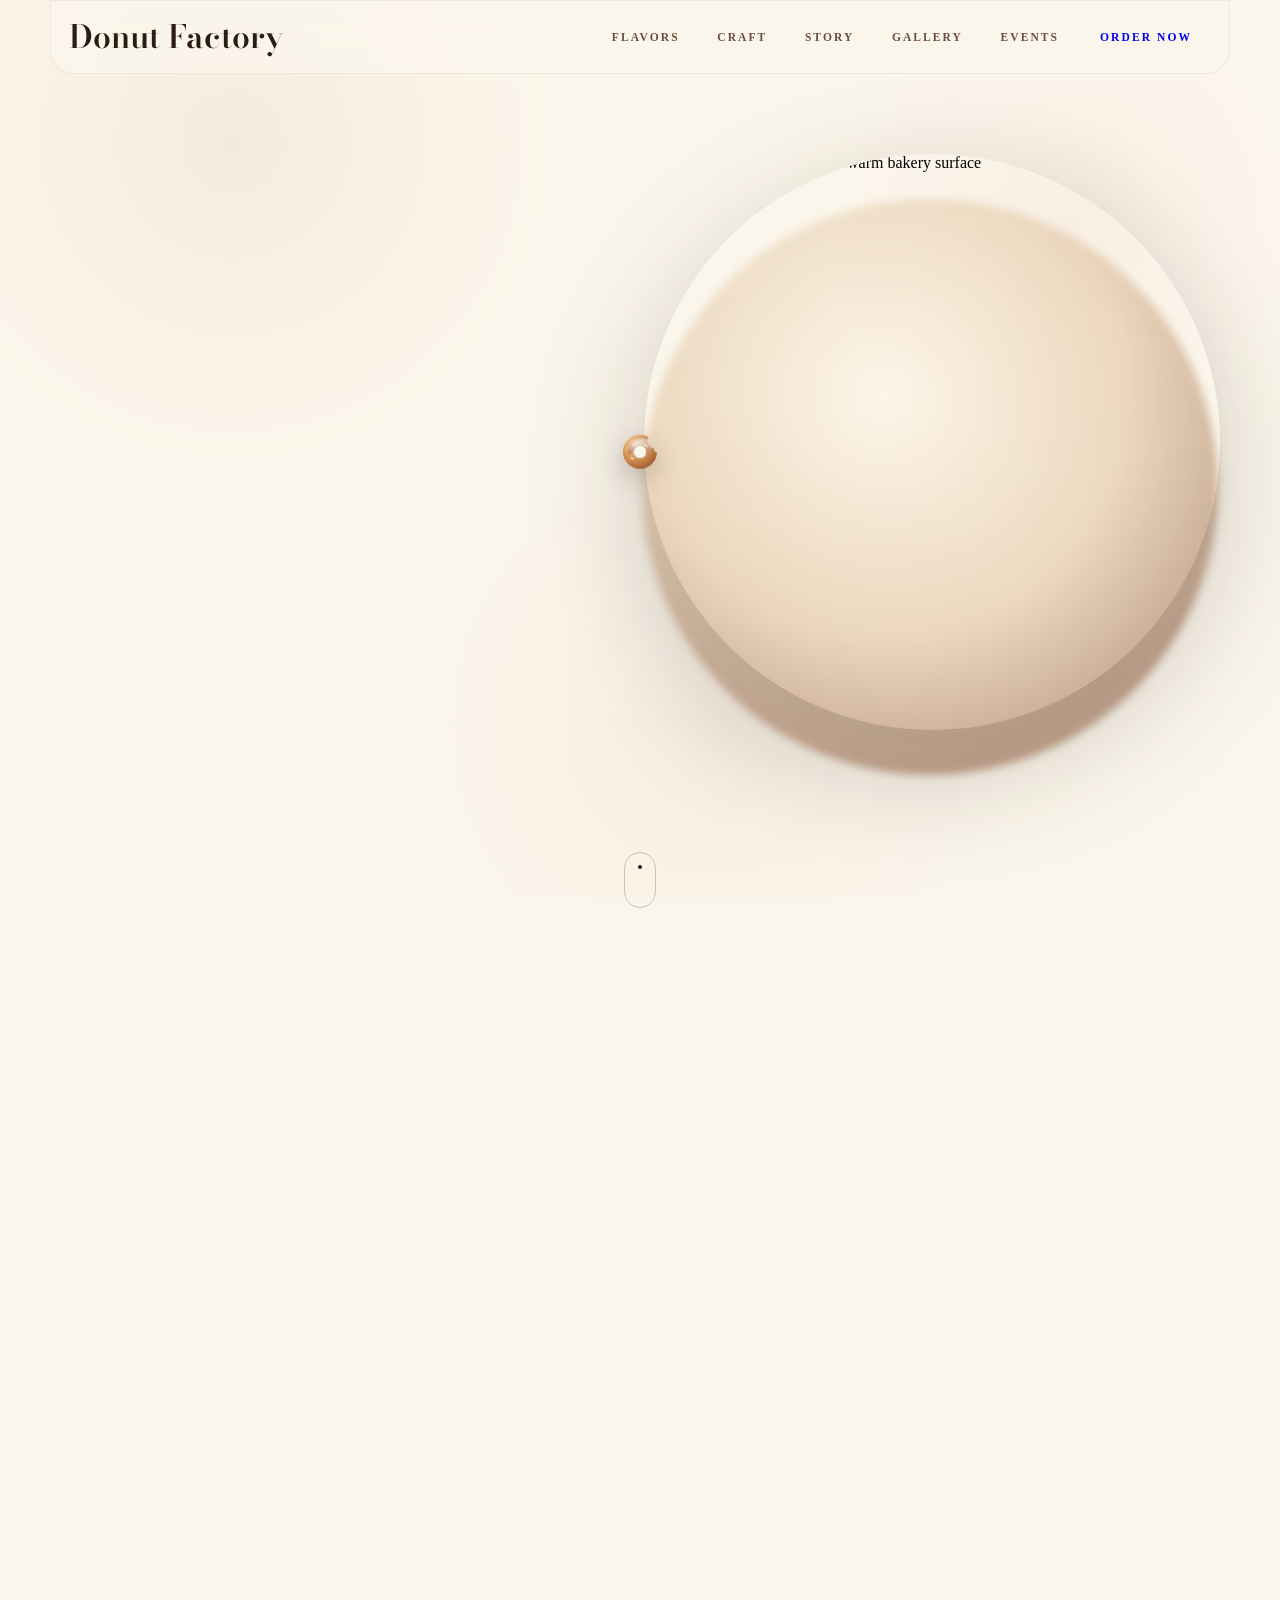
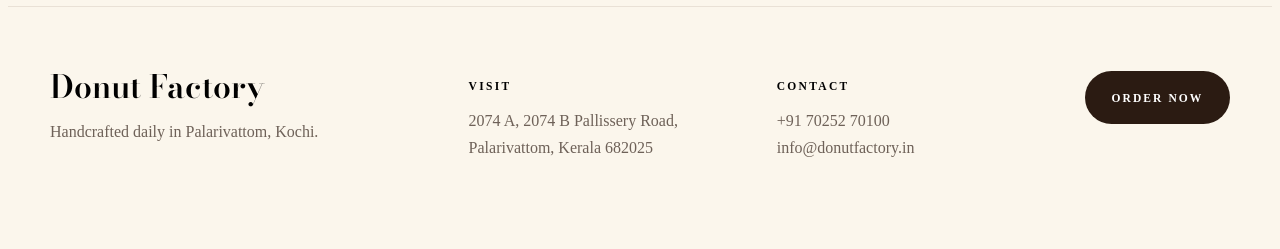
==== index.html @ d064b663 "Initial commit" ====
﻿<!doctype html>
<html lang="en" class="scroll-smooth">
  <head>
    <meta charset="utf-8" />
    <meta name="viewport" content="width=device-width, initial-scale=1" />
    <meta name="description" content="Donut Factory Kochi crafts premium donuts, party boxes, and event orders with a refined bakery experience." />
    <title>Donut Factory | Premium Donuts in Kochi</title>
    <link rel="preconnect" href="https://fonts.googleapis.com" />
    <link rel="preconnect" href="https://fonts.gstatic.com" crossorigin />
    <link href="https://fonts.googleapis.com/css2?family=Bodoni+Moda:opsz,wght@6..96,500;6..96,600;6..96,700&family=Inter:wght@400;500;600;700;800&display=swap" rel="stylesheet" />
    <script>tailwind={config:{theme:{extend:{colors:{cream:'#fbf6ec',linen:'#f1e5d4',almond:'#d8bf9d',cacao:'#2b1b12',mocha:'#6d4d39',clay:'#a47152',blush:'#ead2c4',porcelain:'#fffaf2'},fontFamily:{serif:['Bodoni Moda','Georgia','serif'],sans:['Inter','system-ui','sans-serif']},boxShadow:{luxury:'0 28px 80px rgba(43,27,18,.12)',soft:'0 18px 50px rgba(109,77,57,.12)'}}}}};</script>
    <script src="https://cdn.tailwindcss.com"></script>
    <link rel="stylesheet" href="css/styles.css" />
  </head>
  <body class="bg-cream text-cacao antialiased">
    <div class="loader" aria-hidden="true"><div class="loader__mark"></div><span>Donut Factory</span></div>
    <canvas id="ambient-canvas" aria-hidden="true"></canvas>
    <div id="donut-cursor" aria-hidden="true"></div>
    <div id="toast" role="status" aria-live="polite"></div>
    <a class="skip-link" href="#main">Skip to content</a>

    <nav class="site-nav" data-nav>
      <a class="brand" href="#hero" aria-label="Donut Factory home">Donut Factory</a>
      <button class="nav-toggle" type="button" aria-expanded="false" aria-controls="nav-menu"><span></span><span></span><span class="sr-only">Open menu</span></button>
      <div id="nav-menu" class="nav-menu">
        <a href="#featured">Flavors</a><a href="#craft">Craft</a><a href="#story">Story</a><a href="#gallery">Gallery</a><a href="#events">Events</a>
        <a class="btn btn--small order-link" href="https://www.swiggy.com/city/kochi/donut-factory-eranakulam-circle-palarivattom-rest57934">Order Now</a>
      </div>
    </nav>

    <main id="main">
      <section id="hero" class="hero section-pad">
        <div class="hero__copy">
          <p class="eyebrow reveal">Kochi's artisan donut house</p>
          <h1 class="hero__title reveal">Fresh daily.<br />Finished by hand.</h1>
          <p class="hero__text reveal">Freshly finished in small batches, glazed with restraint, and boxed for slow mornings, thoughtful gifts, and celebrations that deserve better dessert.</p>
          <div class="hero__actions reveal"><a class="btn btn--dark order-link" href="https://www.swiggy.com/city/kochi/donut-factory-eranakulam-circle-palarivattom-rest57934">Order on Swiggy</a><a class="text-link" href="#featured">Explore flavors</a></div>
        </div>
        <div class="hero__media" data-parallax="0.18"><div class="hero__orb"></div><img class="hero__image" src="https://lh3.googleusercontent.com/aida/[base64]" alt="Glazed donuts arranged on a warm bakery surface" fetchpriority="high" /></div>
        <a class="scroll-indicator" href="#featured" aria-label="Scroll to featured donuts"><span></span></a>
      </section>

      <section id="featured" class="section-pad">
        <div class="section-heading reveal"><p class="eyebrow">Featured donuts</p><h2>Curated favorites, finished fresh.</h2><p>Each donut is balanced for texture, gloss, and just enough indulgence.</p></div>
        <div class="product-grid">
          <article class="product-card reveal"><figure><img loading="lazy" src="https://images.unsplash.com/photo-1533910534207-90f31029a78e?auto=format&fit=crop&w=900&q=80" alt="White Oreo donut with cream glaze" /></figure><div class="product-card__body"><div><h3>White Oreo</h3><p>Vanilla cream glaze, dark cookie crumble, soft brioche crumb.</p></div><div class="product-card__meta"><span>Rs. 95</span><button class="add-button" type="button" aria-label="Order White Oreo on Swiggy">+</button></div></div></article>
          <article class="product-card reveal"><figure><img loading="lazy" src="https://images.unsplash.com/photo-1527515637462-cff94eecc1ac?auto=format&fit=crop&w=900&q=80" alt="Almond crunch donut with golden topping" /></figure><div class="product-card__body"><div><h3>Almond Crunch</h3><p>Caramel gloss, toasted almond slivers, a clean nutty finish.</p></div><div class="product-card__meta"><span>Rs. 95</span><button class="add-button" type="button" aria-label="Order Almond Crunch on Swiggy">+</button></div></div></article>
          <article class="product-card reveal"><figure><img loading="lazy" src="https://images.unsplash.com/photo-1556913396-7a3c459ef68e?auto=format&fit=crop&w=900&q=80" alt="Chocolate marble donut on parchment" /></figure><div class="product-card__body"><div><h3>Milk Marble</h3><p>Milk chocolate, white chocolate ribbons, polished and delicate.</p></div><div class="product-card__meta"><span>Rs. 95</span><button class="add-button" type="button" aria-label="Order Milk Marble on Swiggy">+</button></div></div></article>
          <article class="product-card reveal"><figure><img loading="lazy" src="https://images.unsplash.com/photo-1527904324834-3bda86da6771?auto=format&fit=crop&w=900&q=80" alt="Chocolate donut with cookie pieces" /></figure><div class="product-card__body"><div><h3>Oreo Delight</h3><p>Dark cocoa glaze, cream-cookie crown, rich but never heavy.</p></div><div class="product-card__meta"><span>Rs. 95</span><button class="add-button" type="button" aria-label="Order Oreo Delight on Swiggy">+</button></div></div></article>
        </div>
      </section>

      <section id="craft" class="craft section-pad">
        <div class="craft__image reveal" data-parallax="0.12"><img loading="lazy" src="https://images.unsplash.com/photo-1517433670267-08bbd4be890f?auto=format&fit=crop&w=1200&q=82" alt="Baker arranging fresh pastries in a bakery kitchen" /></div>
        <div class="craft__copy"><p class="eyebrow reveal">Why choose us</p><h2 class="reveal">The standard is softness, freshness, and finish.</h2><div class="feature-list"><article class="reveal"><span>01</span><div><h3>Small batch dough</h3><p>Proofed gently through the morning so every donut keeps its light, tender pull.</p></div></article><article class="reveal"><span>02</span><div><h3>Balanced glazes</h3><p>Premium toppings are applied with restraint, creating shine without excess sweetness.</p></div></article><article class="reveal"><span>03</span><div><h3>Event-ready boxes</h3><p>Elegant assortments for offices, birthdays, weddings, and curated gifting.</p></div></article></div></div>
      </section>

      <section id="story" class="story section-pad"><div class="story__inner reveal"><p class="eyebrow">Our story</p><h2>Born in Kochi, made for people who notice the details.</h2><p>Donut Factory was built around one simple idea: a donut can feel considered. From the dough temperature to the final crumb on top, every step is designed to make familiar comfort feel elevated.</p></div></section>

      <section id="gallery" class="gallery section-pad" aria-labelledby="gallery-title"><div class="section-heading reveal"><p class="eyebrow">Gallery</p><h2 id="gallery-title">A softer visual language for dessert.</h2></div><div class="gallery-grid"><img class="reveal" loading="lazy" src="https://images.unsplash.com/photo-1514517521153-1be72277b32f?auto=format&fit=crop&w=900&q=80" alt="Assorted donuts on a display tray" /><img class="reveal" loading="lazy" src="https://images.unsplash.com/photo-1509440159596-0249088772ff?auto=format&fit=crop&w=900&q=80" alt="Bakery table with fresh baked goods" /><img class="reveal" loading="lazy" src="https://images.unsplash.com/photo-1499636136210-6f4ee915583e?auto=format&fit=crop&w=900&q=80" alt="Close-up of a sweet pastry with crumbs" /></div></section>

      <section class="testimonials section-pad" aria-labelledby="testimonials-title"><div class="section-heading reveal"><p class="eyebrow">Testimonials</p><h2 id="testimonials-title">Quiet praise from regulars.</h2></div><div class="quote-grid"><blockquote class="reveal"><p>"The box feels premium before you even take the first bite."</p><cite>Meera K.</cite></blockquote><blockquote class="reveal"><p>"Soft, fresh, and beautifully finished. Our office orders disappear in minutes."</p><cite>Arjun P.</cite></blockquote><blockquote class="reveal"><p>"A dependable gift when you want something warmer than cake."</p><cite>Nisha R.</cite></blockquote></div></section>

      <section id="events" class="events section-pad"><div class="events__panel reveal"><p class="eyebrow">Event orders</p><h2>Boxes for teams, celebrations, and considered gifting.</h2><p>Choose curated assortments for intimate gatherings or larger orders. We keep the presentation polished and the process simple.</p><div class="events__actions"><a class="btn btn--light order-link" href="https://www.swiggy.com/city/kochi/donut-factory-eranakulam-circle-palarivattom-rest57934">Order Now</a><a class="text-link text-link--light" href="tel:+917025270100">Call +91 70252 70100</a></div></div></section>
    </main>

    <footer class="footer"><div><a class="brand" href="#hero">Donut Factory</a><p>Handcrafted daily in Palarivattom, Kochi.</p></div><div><h2>Visit</h2><p>2074 A, 2074 B Pallissery Road,<br />Palarivattom, Kerala 682025</p></div><div><h2>Contact</h2><p><a href="tel:+917025270100">+91 70252 70100</a><br /><a href="mailto:info@donutfactory.in">info@donutfactory.in</a></p></div><a class="btn btn--dark order-link" href="https://www.swiggy.com/city/kochi/donut-factory-eranakulam-circle-palarivattom-rest57934">Order Now</a></footer>

    <script src="https://cdnjs.cloudflare.com/ajax/libs/gsap/3.12.5/gsap.min.js" defer></script>
    <script src="https://cdnjs.cloudflare.com/ajax/libs/gsap/3.12.5/ScrollTrigger.min.js" defer></script>
    <script type="module" src="js/main.js"></script>
  </body>
</html>
---- css/styles.css ----
﻿:root{--cream:#fbf6ec;--linen:#f1e5d4;--almond:#d8bf9d;--cacao:#2b1b12;--mocha:#6d4d39;--clay:#a47152;--porcelain:#fffaf2;--ease:cubic-bezier(.2,0,0,1)}*{box-sizing:border-box}html{background:var(--cream)}body{min-height:100vh;overflow-x:hidden}body.cursor-enabled,body.cursor-enabled *{cursor:none!important}img{display:block;max-width:100%}a,button{-webkit-tap-highlight-color:transparent}button:focus-visible,a:focus-visible{outline:2px solid var(--clay);outline-offset:4px}.skip-link{position:fixed;left:1rem;top:1rem;z-index:1000;transform:translateY(-150%);border-radius:999px;background:var(--cacao);color:white;padding:.75rem 1rem;transition:transform .24s ease}.skip-link:focus{transform:translateY(0)}#ambient-canvas{position:fixed;inset:0;z-index:-2;width:100%;height:100vh;opacity:.62;pointer-events:none}.loader{position:fixed;inset:0;z-index:999;display:grid;place-items:center;gap:1rem;background:var(--cream);color:var(--cacao);font:800 .7rem/1 Inter,sans-serif;letter-spacing:.28em;text-transform:uppercase;transition:opacity .7s var(--ease),visibility .7s var(--ease)}.loader.is-hidden{visibility:hidden;opacity:0}.loader__mark{width:3rem;aspect-ratio:1;border:.7rem solid var(--almond);border-top-color:var(--cacao);border-radius:50%;animation:spin 1.1s linear infinite}@keyframes spin{to{transform:rotate(360deg)}}.site-nav{position:fixed;top:0;left:50%;z-index:100;display:flex;width:min(100% - 2rem,1180px);min-height:74px;align-items:center;justify-content:space-between;transform:translateX(-50%);border:1px solid rgba(109,77,57,.08);border-radius:0 0 24px 24px;background:rgba(251,246,236,.74);padding:.9rem 1.1rem;backdrop-filter:blur(22px);transition:box-shadow .32s ease,background .32s ease}.site-nav.is-scrolled{background:rgba(255,250,242,.84);box-shadow:0 16px 40px rgba(43,27,18,.08)}.brand{font-family:'Bodoni Moda',Georgia,serif;font-size:clamp(1.3rem,3vw,2rem);font-weight:600;line-height:1;color:var(--cacao);text-decoration:none}.nav-toggle{display:grid;gap:.32rem;width:2.8rem;height:2.8rem;place-content:center;border:1px solid rgba(43,27,18,.12);border-radius:999px;background:rgba(255,250,242,.68)}.nav-toggle span:not(.sr-only){display:block;width:1rem;height:1px;background:var(--cacao);transition:transform .24s ease}.nav-toggle[aria-expanded=true] span:first-child{transform:translateY(3px) rotate(42deg)}.nav-toggle[aria-expanded=true] span:nth-child(2){transform:translateY(-3px) rotate(-42deg)}.nav-menu{position:absolute;top:calc(100% + .8rem);right:0;display:grid;min-width:min(22rem,calc(100vw - 2rem));gap:.25rem;border:1px solid rgba(109,77,57,.1);border-radius:24px;background:rgba(255,250,242,.94);padding:1rem;box-shadow:0 24px 70px rgba(43,27,18,.14);opacity:0;pointer-events:none;transform:translateY(-.6rem);transition:opacity .24s ease,transform .24s ease}.nav-menu.is-open{opacity:1;pointer-events:auto;transform:translateY(0)}.nav-menu a:not(.btn){border-radius:999px;color:var(--mocha);font-size:.72rem;font-weight:800;letter-spacing:.18em;padding:.9rem 1rem;text-decoration:none;text-transform:uppercase;transition:background .22s ease,color .22s ease}.nav-menu a:not(.btn):hover{background:rgba(216,191,157,.2);color:var(--cacao)}.section-pad{padding:clamp(5.5rem,10vw,9rem) max(1.25rem,calc((100% - 1180px)/2))}.hero{position:relative;display:grid;min-height:calc(100svh + 2rem);align-items:center;gap:3rem;padding-top:8rem}.hero__copy{position:relative;z-index:2;max-width:48rem}.eyebrow{margin-bottom:1.1rem;color:var(--clay);font-size:.72rem;font-weight:800;letter-spacing:.24em;text-transform:uppercase}.hero__title,.section-heading h2,.craft h2,.story h2,.events h2{font-family:'Bodoni Moda',Georgia,serif;font-weight:600;letter-spacing:0;line-height:.98}.hero__title{max-width:13ch;font-size:clamp(3.25rem,7vw,6.25rem)}.hero__text,.section-heading p,.story p,.events p,.feature-list p,.product-card p,.footer p{color:rgba(43,27,18,.68);line-height:1.65}.hero__text{max-width:38rem;margin-top:1rem;font-size:clamp(1rem,1.7vw,1.12rem)}.hero__actions,.events__actions{display:flex;flex-wrap:wrap;gap:1rem;align-items:center;margin-top:1.3rem}.btn{display:inline-flex;min-height:3.35rem;align-items:center;justify-content:center;border:1px solid transparent;border-radius:999px;padding:0 1.6rem;font-size:.72rem;font-weight:800;letter-spacing:.18em;text-decoration:none;text-transform:uppercase;transition:background .3s ease,color .3s ease,transform .3s ease,box-shadow .3s ease}.btn:hover{transform:translateY(-2px);box-shadow:0 18px 44px rgba(43,27,18,.18)}.btn--dark{background:var(--cacao);color:white}.btn--light{background:var(--porcelain);color:var(--cacao)}.btn--small{min-height:2.65rem;padding-inline:1.15rem}.text-link{color:var(--cacao);font-size:.78rem;font-weight:800;letter-spacing:.16em;text-decoration:none;text-transform:uppercase}.text-link:after{display:block;width:100%;height:1px;margin-top:.35rem;background:currentColor;content:"";transform-origin:left;transition:transform .3s ease}.text-link:hover:after{transform:scaleX(.45)}.text-link--light{color:var(--porcelain)}.hero__media{position:relative;min-height:min(78vw,40rem)}.hero__orb{position:absolute;inset:7% 2% auto auto;width:min(70vw,36rem);aspect-ratio:1;border-radius:50%;background:radial-gradient(circle at 42% 34%,#fff6e7,#dfc09a 48%,#9b6748 75%);filter:blur(4px);opacity:.54}.hero__image{position:relative;width:min(76vw,36rem);aspect-ratio:1;margin-inline:auto;border-radius:50%;object-fit:cover;box-shadow:0 38px 120px rgba(43,27,18,.22);animation:floatDonut 7s ease-in-out infinite;will-change:transform}@keyframes floatDonut{0%,100%{transform:translate3d(0,0,0) rotate(-2deg)}50%{transform:translate3d(0,-1rem,0) rotate(2deg)}}.scroll-indicator{position:absolute;bottom:2rem;left:50%;display:grid;width:2rem;height:3.5rem;place-items:start center;transform:translateX(-50%);border:1px solid rgba(43,27,18,.22);border-radius:999px}.scroll-indicator span{width:.28rem;height:.28rem;margin-top:.75rem;border-radius:50%;background:var(--cacao);animation:scrollDot 1.7s ease-in-out infinite}@keyframes scrollDot{50%{transform:translateY(1.15rem);opacity:.35}}.section-heading{max-width:45rem;margin-bottom:clamp(2.5rem,7vw,5rem)}.section-heading h2,.craft h2,.story h2,.events h2{font-size:clamp(2.6rem,7vw,5.9rem)}.section-heading p{max-width:35rem;margin-top:1rem}.product-grid{display:grid;grid-template-columns:1fr;gap:1.1rem}.product-card{border:1px solid rgba(109,77,57,.1);border-radius:8px;background:rgba(255,250,242,.58);overflow:hidden;transition:transform .36s var(--ease),box-shadow .36s var(--ease),background .36s ease}.product-card:hover{background:rgba(255,250,242,.9);box-shadow:0 24px 70px rgba(43,27,18,.12);transform:translateY(-.45rem)}.product-card figure{aspect-ratio:4/5;overflow:hidden}.product-card img,.gallery-grid img,.craft__image img{width:100%;height:100%;object-fit:cover;transition:transform .9s var(--ease),filter .9s var(--ease)}.product-card:hover img,.gallery-grid img:hover,.craft__image:hover img{transform:scale(1.055)}.product-card__body{display:grid;min-height:15rem;align-content:space-between;gap:2rem;padding:1.2rem}.product-card h3,.feature-list h3{font-family:'Bodoni Moda',Georgia,serif;font-size:1.8rem}.product-card p{margin-top:.5rem;font-size:.94rem}.product-card__meta{display:flex;align-items:center;justify-content:space-between}.product-card__meta span{font-family:'Bodoni Moda',Georgia,serif;font-size:1.45rem;font-weight:600}.add-button{display:inline-grid;width:3rem;height:3rem;place-items:center;border:1px solid rgba(43,27,18,.16);border-radius:50%;background:var(--cacao);color:white;font-size:1.45rem;line-height:1;transition:transform .22s ease,background .22s ease}.add-button:hover{background:var(--clay);transform:rotate(90deg) scale(1.05)}.craft{display:grid;gap:3rem;align-items:center}.craft__image{aspect-ratio:4/5;border-radius:8px;box-shadow:0 28px 90px rgba(43,27,18,.12);overflow:hidden}.craft__copy{max-width:43rem}.feature-list{display:grid;gap:2rem;margin-top:2.5rem}.feature-list article{display:grid;grid-template-columns:3rem 1fr;gap:1rem;padding-top:1.3rem;border-top:1px solid rgba(109,77,57,.14)}.feature-list span{color:var(--clay);font-size:.76rem;font-weight:800;letter-spacing:.18em}.story__inner{max-width:65rem;margin-inline:auto;text-align:center}.story p{max-width:48rem;margin:1.5rem auto 0;font-size:clamp(1rem,2vw,1.18rem)}.gallery-grid{display:grid;gap:1rem}.gallery-grid img{min-height:22rem;border-radius:8px;object-fit:cover;box-shadow:0 18px 60px rgba(43,27,18,.08)}.quote-grid{display:grid;gap:1rem}.quote-grid blockquote{border:1px solid rgba(109,77,57,.1);border-radius:8px;background:rgba(255,250,242,.64);padding:clamp(1.4rem,5vw,2.5rem)}.quote-grid p{font-family:'Bodoni Moda',Georgia,serif;font-size:clamp(1.55rem,3vw,2.2rem);line-height:1.2}.quote-grid cite{display:block;margin-top:1.5rem;color:var(--clay);font-size:.72rem;font-style:normal;font-weight:800;letter-spacing:.2em;text-transform:uppercase}.events__panel{border-radius:8px;background:linear-gradient(90deg,rgba(43,27,18,.9),rgba(43,27,18,.6)),url('https://images.unsplash.com/photo-1555396273-367ea4eb4db5?auto=format&fit=crop&w=1600&q=82') center/cover;color:var(--porcelain);padding:clamp(2rem,7vw,5rem);box-shadow:0 28px 90px rgba(43,27,18,.16)}.events p{max-width:36rem;margin-top:1.2rem;color:rgba(255,250,242,.74)}.footer{display:grid;gap:2rem;align-items:start;border-top:1px solid rgba(109,77,57,.12);padding:4rem max(1.25rem,calc((100% - 1180px)/2))}.footer h2{margin-bottom:.75rem;font-size:.72rem;font-weight:800;letter-spacing:.2em;text-transform:uppercase}.footer a:not(.btn){color:inherit;text-decoration:none}#toast{position:fixed;left:50%;bottom:2rem;z-index:900;border:1px solid rgba(109,77,57,.1);border-radius:999px;background:rgba(255,250,242,.9);box-shadow:0 18px 50px rgba(43,27,18,.14);color:var(--cacao);font-size:.75rem;font-weight:800;letter-spacing:.16em;opacity:0;padding:.9rem 1.15rem;pointer-events:none;text-transform:uppercase;transform:translate(-50%,1rem);transition:opacity .26s ease,transform .26s ease}#toast.is-visible{opacity:1;transform:translate(-50%,0)}#donut-cursor{position:fixed;top:0;left:0;z-index:10000;width:42px;height:42px;opacity:0;pointer-events:none;transform:translate3d(-100px,-100px,0);transition:opacity .22s ease;will-change:transform}body.cursor-enabled #donut-cursor{opacity:1}#donut-cursor svg{width:100%;height:100%;filter:drop-shadow(0 9px 12px rgba(43,27,18,.24));overflow:visible}#donut-cursor .cursor-bite-click{opacity:0;transform-origin:center}#donut-cursor.is-hovering svg{transform:scale(1.22)}#donut-cursor.is-clicking .cursor-bite-click{opacity:1}.crumb{position:fixed;z-index:9999;width:5px;height:5px;border-radius:50%;background:#c28b5a;pointer-events:none}.reveal{opacity:0;transform:translateY(32px)}@media (min-width:720px){.nav-toggle{display:none}.nav-menu{position:static;display:flex;min-width:0;align-items:center;gap:.35rem;border:0;background:transparent;box-shadow:none;opacity:1;padding:0;pointer-events:auto;transform:none}.hero{grid-template-columns:.9fr 1fr}.product-grid{grid-template-columns:repeat(2,minmax(0,1fr))}.gallery-grid{grid-template-columns:1.15fr .85fr}.gallery-grid img:first-child{grid-row:span 2}.quote-grid,.footer{grid-template-columns:repeat(3,minmax(0,1fr))}}@media (min-width:1024px){.product-grid{grid-template-columns:repeat(4,minmax(0,1fr))}.craft{grid-template-columns:.9fr 1fr}.footer{grid-template-columns:1.4fr 1fr 1fr auto}}@media (max-width:719px){.hero__title{max-width:9ch}.hero__media{order:-1;min-height:18rem}.hero__image{width:min(72vw,21rem)}.scroll-indicator{display:none}}@media (prefers-reduced-motion:reduce){*,*:before,*:after{animation-duration:.001ms!important;animation-iteration-count:1!important;scroll-behavior:auto!important;transition-duration:.001ms!important}.reveal{opacity:1;transform:none}#donut-cursor{display:none}}


.hero__copy,.hero__media,.craft__copy,.section-heading,.story__inner,.events__panel{min-width:0}.hero__title,.section-heading h2,.craft h2,.story h2,.events h2{overflow-wrap:normal}
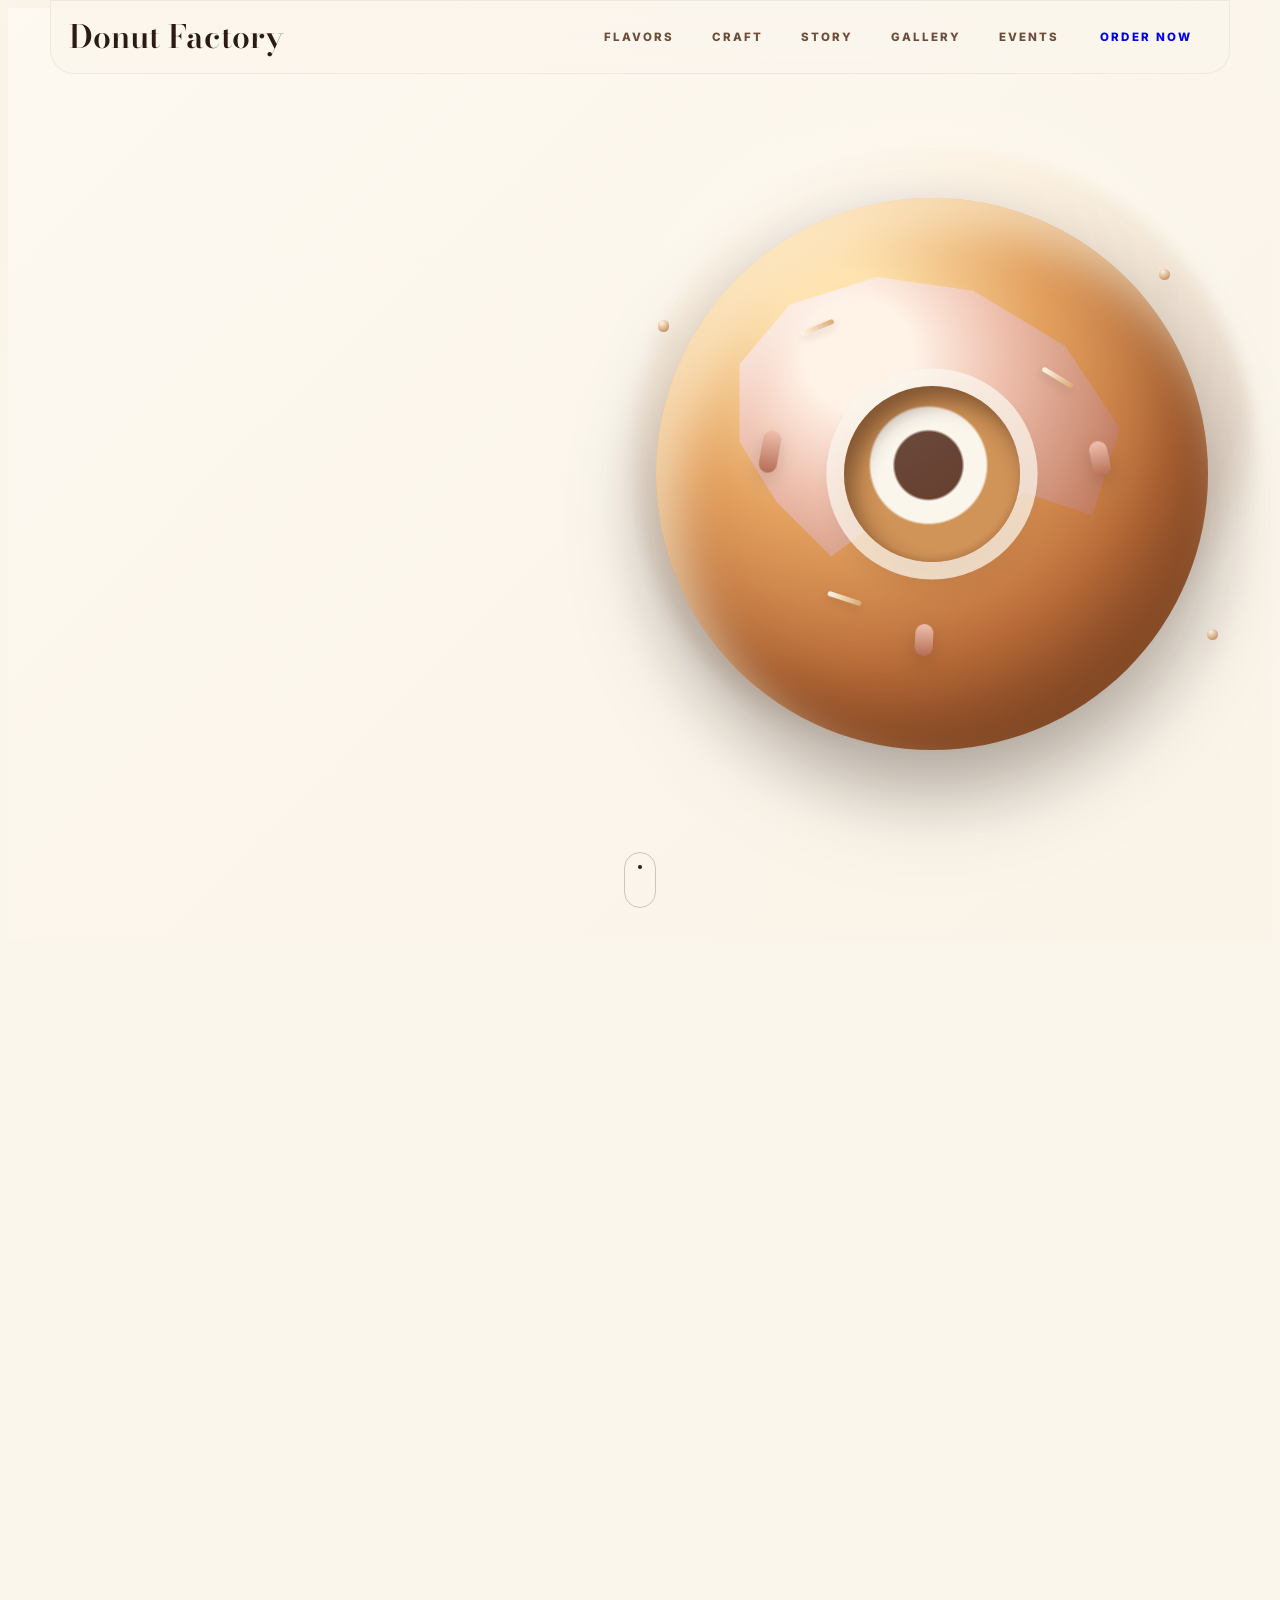
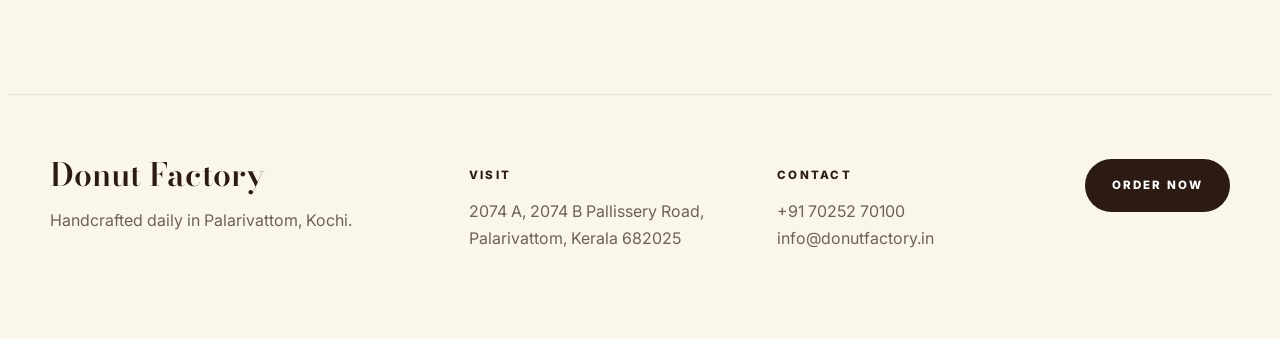
==== commit 6c5970b2: "Improve UI, animations, and custom donut cursor" ====
--- a/index.html
+++ b/index.html
@@ -8,11 +8,9 @@
     <link rel="preconnect" href="https://fonts.googleapis.com" />
     <link rel="preconnect" href="https://fonts.gstatic.com" crossorigin />
     <link href="https://fonts.googleapis.com/css2?family=Bodoni+Moda:opsz,wght@6..96,500;6..96,600;6..96,700&family=Inter:wght@400;500;600;700;800&display=swap" rel="stylesheet" />
-    <script>tailwind={config:{theme:{extend:{colors:{cream:'#fbf6ec',linen:'#f1e5d4',almond:'#d8bf9d',cacao:'#2b1b12',mocha:'#6d4d39',clay:'#a47152',blush:'#ead2c4',porcelain:'#fffaf2'},fontFamily:{serif:['Bodoni Moda','Georgia','serif'],sans:['Inter','system-ui','sans-serif']},boxShadow:{luxury:'0 28px 80px rgba(43,27,18,.12)',soft:'0 18px 50px rgba(109,77,57,.12)'}}}}};</script>
-    <script src="https://cdn.tailwindcss.com"></script>
-    <link rel="stylesheet" href="css/styles.css" />
+        <link rel="stylesheet" href="css/styles.css" />
   </head>
-  <body class="bg-cream text-cacao antialiased">
+  <body>
     <div class="loader" aria-hidden="true"><div class="loader__mark"></div><span>Donut Factory</span></div>
     <canvas id="ambient-canvas" aria-hidden="true"></canvas>
     <div id="donut-cursor" aria-hidden="true"></div>
@@ -36,7 +34,23 @@
           <p class="hero__text reveal">Freshly finished in small batches, glazed with restraint, and boxed for slow mornings, thoughtful gifts, and celebrations that deserve better dessert.</p>
           <div class="hero__actions reveal"><a class="btn btn--dark order-link" href="https://www.swiggy.com/city/kochi/donut-factory-eranakulam-circle-palarivattom-rest57934">Order on Swiggy</a><a class="text-link" href="#featured">Explore flavors</a></div>
         </div>
-        <div class="hero__media" data-parallax="0.18"><div class="hero__orb"></div><img class="hero__image" src="https://lh3.googleusercontent.com/aida/[base64]" alt="Glazed donuts arranged on a warm bakery surface" fetchpriority="high" /></div>
+        <div class="hero__media" data-parallax="0.18" aria-label="Large premium glazed donut illustration">
+          <div class="hero__glow"></div>
+          <div class="hero-donut" aria-hidden="true">
+            <div class="donut-base"></div>
+            <div class="donut-glaze"></div>
+            <div class="donut-hole"></div>
+            <span class="sprinkle sprinkle--one"></span>
+            <span class="sprinkle sprinkle--two"></span>
+            <span class="sprinkle sprinkle--three"></span>
+            <span class="glaze-drop glaze-drop--one"></span>
+            <span class="glaze-drop glaze-drop--two"></span>
+            <span class="glaze-drop glaze-drop--three"></span>
+          </div>
+          <span class="float-chip float-chip--one"></span>
+          <span class="float-chip float-chip--two"></span>
+          <span class="float-chip float-chip--three"></span>
+        </div>
         <a class="scroll-indicator" href="#featured" aria-label="Scroll to featured donuts"><span></span></a>
       </section>
 
@@ -61,10 +75,10 @@
 
       <section class="testimonials section-pad" aria-labelledby="testimonials-title"><div class="section-heading reveal"><p class="eyebrow">Testimonials</p><h2 id="testimonials-title">Quiet praise from regulars.</h2></div><div class="quote-grid"><blockquote class="reveal"><p>"The box feels premium before you even take the first bite."</p><cite>Meera K.</cite></blockquote><blockquote class="reveal"><p>"Soft, fresh, and beautifully finished. Our office orders disappear in minutes."</p><cite>Arjun P.</cite></blockquote><blockquote class="reveal"><p>"A dependable gift when you want something warmer than cake."</p><cite>Nisha R.</cite></blockquote></div></section>
 
-      <section id="events" class="events section-pad"><div class="events__panel reveal"><p class="eyebrow">Event orders</p><h2>Boxes for teams, celebrations, and considered gifting.</h2><p>Choose curated assortments for intimate gatherings or larger orders. We keep the presentation polished and the process simple.</p><div class="events__actions"><a class="btn btn--light order-link" href="https://www.swiggy.com/city/kochi/donut-factory-eranakulam-circle-palarivattom-rest57934">Order Now</a><a class="text-link text-link--light" href="tel:+917025270100">Call +91 70252 70100</a></div></div></section>
+      <section id="events" class="events section-pad"><div class="events__panel reveal"><p class="eyebrow">Event orders</p><h2>Thoughtful boxes for gatherings, teams, and gifting.</h2><p>Tell us what you are planning and we will help shape a polished assortment with the right quantities, flavors, and presentation.</p><div class="events__actions"><a class="btn btn--light contact-link" href="#contact">Contact Us</a></div></div></section>
     </main>
 
-    <footer class="footer"><div><a class="brand" href="#hero">Donut Factory</a><p>Handcrafted daily in Palarivattom, Kochi.</p></div><div><h2>Visit</h2><p>2074 A, 2074 B Pallissery Road,<br />Palarivattom, Kerala 682025</p></div><div><h2>Contact</h2><p><a href="tel:+917025270100">+91 70252 70100</a><br /><a href="mailto:info@donutfactory.in">info@donutfactory.in</a></p></div><a class="btn btn--dark order-link" href="https://www.swiggy.com/city/kochi/donut-factory-eranakulam-circle-palarivattom-rest57934">Order Now</a></footer>
+    <footer id="contact" class="footer"><div><a class="brand" href="#hero">Donut Factory</a><p>Handcrafted daily in Palarivattom, Kochi.</p></div><div><h2>Visit</h2><p>2074 A, 2074 B Pallissery Road,<br />Palarivattom, Kerala 682025</p></div><div><h2>Contact</h2><p><a href="tel:+917025270100">+91 70252 70100</a><br /><a href="mailto:info@donutfactory.in">info@donutfactory.in</a></p></div><a class="btn btn--dark order-link" href="https://www.swiggy.com/city/kochi/donut-factory-eranakulam-circle-palarivattom-rest57934">Order Now</a></footer>
 
     <script src="https://cdnjs.cloudflare.com/ajax/libs/gsap/3.12.5/gsap.min.js" defer></script>
     <script src="https://cdnjs.cloudflare.com/ajax/libs/gsap/3.12.5/ScrollTrigger.min.js" defer></script>
@@ -74,3 +88,4 @@
 
 
 
+
--- a/css/styles.css
+++ b/css/styles.css
@@ -1,4 +1,4 @@
-﻿:root{--cream:#fbf6ec;--linen:#f1e5d4;--almond:#d8bf9d;--cacao:#2b1b12;--mocha:#6d4d39;--clay:#a47152;--porcelain:#fffaf2;--ease:cubic-bezier(.2,0,0,1)}*{box-sizing:border-box}html{background:var(--cream)}body{min-height:100vh;overflow-x:hidden}body.cursor-enabled,body.cursor-enabled *{cursor:none!important}img{display:block;max-width:100%}a,button{-webkit-tap-highlight-color:transparent}button:focus-visible,a:focus-visible{outline:2px solid var(--clay);outline-offset:4px}.skip-link{position:fixed;left:1rem;top:1rem;z-index:1000;transform:translateY(-150%);border-radius:999px;background:var(--cacao);color:white;padding:.75rem 1rem;transition:transform .24s ease}.skip-link:focus{transform:translateY(0)}#ambient-canvas{position:fixed;inset:0;z-index:-2;width:100%;height:100vh;opacity:.62;pointer-events:none}.loader{position:fixed;inset:0;z-index:999;display:grid;place-items:center;gap:1rem;background:var(--cream);color:var(--cacao);font:800 .7rem/1 Inter,sans-serif;letter-spacing:.28em;text-transform:uppercase;transition:opacity .7s var(--ease),visibility .7s var(--ease)}.loader.is-hidden{visibility:hidden;opacity:0}.loader__mark{width:3rem;aspect-ratio:1;border:.7rem solid var(--almond);border-top-color:var(--cacao);border-radius:50%;animation:spin 1.1s linear infinite}@keyframes spin{to{transform:rotate(360deg)}}.site-nav{position:fixed;top:0;left:50%;z-index:100;display:flex;width:min(100% - 2rem,1180px);min-height:74px;align-items:center;justify-content:space-between;transform:translateX(-50%);border:1px solid rgba(109,77,57,.08);border-radius:0 0 24px 24px;background:rgba(251,246,236,.74);padding:.9rem 1.1rem;backdrop-filter:blur(22px);transition:box-shadow .32s ease,background .32s ease}.site-nav.is-scrolled{background:rgba(255,250,242,.84);box-shadow:0 16px 40px rgba(43,27,18,.08)}.brand{font-family:'Bodoni Moda',Georgia,serif;font-size:clamp(1.3rem,3vw,2rem);font-weight:600;line-height:1;color:var(--cacao);text-decoration:none}.nav-toggle{display:grid;gap:.32rem;width:2.8rem;height:2.8rem;place-content:center;border:1px solid rgba(43,27,18,.12);border-radius:999px;background:rgba(255,250,242,.68)}.nav-toggle span:not(.sr-only){display:block;width:1rem;height:1px;background:var(--cacao);transition:transform .24s ease}.nav-toggle[aria-expanded=true] span:first-child{transform:translateY(3px) rotate(42deg)}.nav-toggle[aria-expanded=true] span:nth-child(2){transform:translateY(-3px) rotate(-42deg)}.nav-menu{position:absolute;top:calc(100% + .8rem);right:0;display:grid;min-width:min(22rem,calc(100vw - 2rem));gap:.25rem;border:1px solid rgba(109,77,57,.1);border-radius:24px;background:rgba(255,250,242,.94);padding:1rem;box-shadow:0 24px 70px rgba(43,27,18,.14);opacity:0;pointer-events:none;transform:translateY(-.6rem);transition:opacity .24s ease,transform .24s ease}.nav-menu.is-open{opacity:1;pointer-events:auto;transform:translateY(0)}.nav-menu a:not(.btn){border-radius:999px;color:var(--mocha);font-size:.72rem;font-weight:800;letter-spacing:.18em;padding:.9rem 1rem;text-decoration:none;text-transform:uppercase;transition:background .22s ease,color .22s ease}.nav-menu a:not(.btn):hover{background:rgba(216,191,157,.2);color:var(--cacao)}.section-pad{padding:clamp(5.5rem,10vw,9rem) max(1.25rem,calc((100% - 1180px)/2))}.hero{position:relative;display:grid;min-height:calc(100svh + 2rem);align-items:center;gap:3rem;padding-top:8rem}.hero__copy{position:relative;z-index:2;max-width:48rem}.eyebrow{margin-bottom:1.1rem;color:var(--clay);font-size:.72rem;font-weight:800;letter-spacing:.24em;text-transform:uppercase}.hero__title,.section-heading h2,.craft h2,.story h2,.events h2{font-family:'Bodoni Moda',Georgia,serif;font-weight:600;letter-spacing:0;line-height:.98}.hero__title{max-width:13ch;font-size:clamp(3.25rem,7vw,6.25rem)}.hero__text,.section-heading p,.story p,.events p,.feature-list p,.product-card p,.footer p{color:rgba(43,27,18,.68);line-height:1.65}.hero__text{max-width:38rem;margin-top:1rem;font-size:clamp(1rem,1.7vw,1.12rem)}.hero__actions,.events__actions{display:flex;flex-wrap:wrap;gap:1rem;align-items:center;margin-top:1.3rem}.btn{display:inline-flex;min-height:3.35rem;align-items:center;justify-content:center;border:1px solid transparent;border-radius:999px;padding:0 1.6rem;font-size:.72rem;font-weight:800;letter-spacing:.18em;text-decoration:none;text-transform:uppercase;transition:background .3s ease,color .3s ease,transform .3s ease,box-shadow .3s ease}.btn:hover{transform:translateY(-2px);box-shadow:0 18px 44px rgba(43,27,18,.18)}.btn--dark{background:var(--cacao);color:white}.btn--light{background:var(--porcelain);color:var(--cacao)}.btn--small{min-height:2.65rem;padding-inline:1.15rem}.text-link{color:var(--cacao);font-size:.78rem;font-weight:800;letter-spacing:.16em;text-decoration:none;text-transform:uppercase}.text-link:after{display:block;width:100%;height:1px;margin-top:.35rem;background:currentColor;content:"";transform-origin:left;transition:transform .3s ease}.text-link:hover:after{transform:scaleX(.45)}.text-link--light{color:var(--porcelain)}.hero__media{position:relative;min-height:min(78vw,40rem)}.hero__orb{position:absolute;inset:7% 2% auto auto;width:min(70vw,36rem);aspect-ratio:1;border-radius:50%;background:radial-gradient(circle at 42% 34%,#fff6e7,#dfc09a 48%,#9b6748 75%);filter:blur(4px);opacity:.54}.hero__image{position:relative;width:min(76vw,36rem);aspect-ratio:1;margin-inline:auto;border-radius:50%;object-fit:cover;box-shadow:0 38px 120px rgba(43,27,18,.22);animation:floatDonut 7s ease-in-out infinite;will-change:transform}@keyframes floatDonut{0%,100%{transform:translate3d(0,0,0) rotate(-2deg)}50%{transform:translate3d(0,-1rem,0) rotate(2deg)}}.scroll-indicator{position:absolute;bottom:2rem;left:50%;display:grid;width:2rem;height:3.5rem;place-items:start center;transform:translateX(-50%);border:1px solid rgba(43,27,18,.22);border-radius:999px}.scroll-indicator span{width:.28rem;height:.28rem;margin-top:.75rem;border-radius:50%;background:var(--cacao);animation:scrollDot 1.7s ease-in-out infinite}@keyframes scrollDot{50%{transform:translateY(1.15rem);opacity:.35}}.section-heading{max-width:45rem;margin-bottom:clamp(2.5rem,7vw,5rem)}.section-heading h2,.craft h2,.story h2,.events h2{font-size:clamp(2.6rem,7vw,5.9rem)}.section-heading p{max-width:35rem;margin-top:1rem}.product-grid{display:grid;grid-template-columns:1fr;gap:1.1rem}.product-card{border:1px solid rgba(109,77,57,.1);border-radius:8px;background:rgba(255,250,242,.58);overflow:hidden;transition:transform .36s var(--ease),box-shadow .36s var(--ease),background .36s ease}.product-card:hover{background:rgba(255,250,242,.9);box-shadow:0 24px 70px rgba(43,27,18,.12);transform:translateY(-.45rem)}.product-card figure{aspect-ratio:4/5;overflow:hidden}.product-card img,.gallery-grid img,.craft__image img{width:100%;height:100%;object-fit:cover;transition:transform .9s var(--ease),filter .9s var(--ease)}.product-card:hover img,.gallery-grid img:hover,.craft__image:hover img{transform:scale(1.055)}.product-card__body{display:grid;min-height:15rem;align-content:space-between;gap:2rem;padding:1.2rem}.product-card h3,.feature-list h3{font-family:'Bodoni Moda',Georgia,serif;font-size:1.8rem}.product-card p{margin-top:.5rem;font-size:.94rem}.product-card__meta{display:flex;align-items:center;justify-content:space-between}.product-card__meta span{font-family:'Bodoni Moda',Georgia,serif;font-size:1.45rem;font-weight:600}.add-button{display:inline-grid;width:3rem;height:3rem;place-items:center;border:1px solid rgba(43,27,18,.16);border-radius:50%;background:var(--cacao);color:white;font-size:1.45rem;line-height:1;transition:transform .22s ease,background .22s ease}.add-button:hover{background:var(--clay);transform:rotate(90deg) scale(1.05)}.craft{display:grid;gap:3rem;align-items:center}.craft__image{aspect-ratio:4/5;border-radius:8px;box-shadow:0 28px 90px rgba(43,27,18,.12);overflow:hidden}.craft__copy{max-width:43rem}.feature-list{display:grid;gap:2rem;margin-top:2.5rem}.feature-list article{display:grid;grid-template-columns:3rem 1fr;gap:1rem;padding-top:1.3rem;border-top:1px solid rgba(109,77,57,.14)}.feature-list span{color:var(--clay);font-size:.76rem;font-weight:800;letter-spacing:.18em}.story__inner{max-width:65rem;margin-inline:auto;text-align:center}.story p{max-width:48rem;margin:1.5rem auto 0;font-size:clamp(1rem,2vw,1.18rem)}.gallery-grid{display:grid;gap:1rem}.gallery-grid img{min-height:22rem;border-radius:8px;object-fit:cover;box-shadow:0 18px 60px rgba(43,27,18,.08)}.quote-grid{display:grid;gap:1rem}.quote-grid blockquote{border:1px solid rgba(109,77,57,.1);border-radius:8px;background:rgba(255,250,242,.64);padding:clamp(1.4rem,5vw,2.5rem)}.quote-grid p{font-family:'Bodoni Moda',Georgia,serif;font-size:clamp(1.55rem,3vw,2.2rem);line-height:1.2}.quote-grid cite{display:block;margin-top:1.5rem;color:var(--clay);font-size:.72rem;font-style:normal;font-weight:800;letter-spacing:.2em;text-transform:uppercase}.events__panel{border-radius:8px;background:linear-gradient(90deg,rgba(43,27,18,.9),rgba(43,27,18,.6)),url('https://images.unsplash.com/photo-1555396273-367ea4eb4db5?auto=format&fit=crop&w=1600&q=82') center/cover;color:var(--porcelain);padding:clamp(2rem,7vw,5rem);box-shadow:0 28px 90px rgba(43,27,18,.16)}.events p{max-width:36rem;margin-top:1.2rem;color:rgba(255,250,242,.74)}.footer{display:grid;gap:2rem;align-items:start;border-top:1px solid rgba(109,77,57,.12);padding:4rem max(1.25rem,calc((100% - 1180px)/2))}.footer h2{margin-bottom:.75rem;font-size:.72rem;font-weight:800;letter-spacing:.2em;text-transform:uppercase}.footer a:not(.btn){color:inherit;text-decoration:none}#toast{position:fixed;left:50%;bottom:2rem;z-index:900;border:1px solid rgba(109,77,57,.1);border-radius:999px;background:rgba(255,250,242,.9);box-shadow:0 18px 50px rgba(43,27,18,.14);color:var(--cacao);font-size:.75rem;font-weight:800;letter-spacing:.16em;opacity:0;padding:.9rem 1.15rem;pointer-events:none;text-transform:uppercase;transform:translate(-50%,1rem);transition:opacity .26s ease,transform .26s ease}#toast.is-visible{opacity:1;transform:translate(-50%,0)}#donut-cursor{position:fixed;top:0;left:0;z-index:10000;width:42px;height:42px;opacity:0;pointer-events:none;transform:translate3d(-100px,-100px,0);transition:opacity .22s ease;will-change:transform}body.cursor-enabled #donut-cursor{opacity:1}#donut-cursor svg{width:100%;height:100%;filter:drop-shadow(0 9px 12px rgba(43,27,18,.24));overflow:visible}#donut-cursor .cursor-bite-click{opacity:0;transform-origin:center}#donut-cursor.is-hovering svg{transform:scale(1.22)}#donut-cursor.is-clicking .cursor-bite-click{opacity:1}.crumb{position:fixed;z-index:9999;width:5px;height:5px;border-radius:50%;background:#c28b5a;pointer-events:none}.reveal{opacity:0;transform:translateY(32px)}@media (min-width:720px){.nav-toggle{display:none}.nav-menu{position:static;display:flex;min-width:0;align-items:center;gap:.35rem;border:0;background:transparent;box-shadow:none;opacity:1;padding:0;pointer-events:auto;transform:none}.hero{grid-template-columns:.9fr 1fr}.product-grid{grid-template-columns:repeat(2,minmax(0,1fr))}.gallery-grid{grid-template-columns:1.15fr .85fr}.gallery-grid img:first-child{grid-row:span 2}.quote-grid,.footer{grid-template-columns:repeat(3,minmax(0,1fr))}}@media (min-width:1024px){.product-grid{grid-template-columns:repeat(4,minmax(0,1fr))}.craft{grid-template-columns:.9fr 1fr}.footer{grid-template-columns:1.4fr 1fr 1fr auto}}@media (max-width:719px){.hero__title{max-width:9ch}.hero__media{order:-1;min-height:18rem}.hero__image{width:min(72vw,21rem)}.scroll-indicator{display:none}}@media (prefers-reduced-motion:reduce){*,*:before,*:after{animation-duration:.001ms!important;animation-iteration-count:1!important;scroll-behavior:auto!important;transition-duration:.001ms!important}.reveal{opacity:1;transform:none}#donut-cursor{display:none}}
+﻿:root{--cream:#fbf6ec;--linen:#f1e5d4;--almond:#d8bf9d;--cacao:#2b1b12;--mocha:#6d4d39;--clay:#a47152;--porcelain:#fffaf2;--ease:cubic-bezier(.2,0,0,1)}*{box-sizing:border-box}html{background:var(--cream)}body{min-height:100vh;overflow-x:hidden}body.cursor-enabled,body.cursor-enabled *{cursor:none!important}img{display:block;max-width:100%}a,button{-webkit-tap-highlight-color:transparent}button:focus-visible,a:focus-visible{outline:2px solid var(--clay);outline-offset:4px}.skip-link{position:fixed;left:1rem;top:1rem;z-index:1000;transform:translateY(-150%);border-radius:999px;background:var(--cacao);color:white;padding:.75rem 1rem;transition:transform .24s ease}.skip-link:focus{transform:translateY(0)}#ambient-canvas{position:fixed;inset:0;z-index:-2;width:100%;height:100vh;opacity:.62;pointer-events:none}.loader{position:fixed;inset:0;z-index:999;display:grid;place-items:center;gap:1rem;background:var(--cream);color:var(--cacao);font:800 .7rem/1 Inter,sans-serif;letter-spacing:.28em;text-transform:uppercase;transition:opacity .7s var(--ease),visibility .7s var(--ease)}.loader.is-hidden{visibility:hidden;opacity:0}.loader__mark{width:3rem;aspect-ratio:1;border:.7rem solid var(--almond);border-top-color:var(--cacao);border-radius:50%;animation:spin 1.1s linear infinite}@keyframes spin{to{transform:rotate(360deg)}}.site-nav{position:fixed;top:0;left:50%;z-index:100;display:flex;width:min(100% - 2rem,1180px);min-height:74px;align-items:center;justify-content:space-between;transform:translateX(-50%);border:1px solid rgba(109,77,57,.08);border-radius:0 0 24px 24px;background:rgba(251,246,236,.74);padding:.9rem 1.1rem;backdrop-filter:blur(22px);transition:box-shadow .32s ease,background .32s ease}.site-nav.is-scrolled{background:rgba(255,250,242,.84);box-shadow:0 16px 40px rgba(43,27,18,.08)}.brand{font-family:'Bodoni Moda',Georgia,serif;font-size:clamp(1.3rem,3vw,2rem);font-weight:600;line-height:1;color:var(--cacao);text-decoration:none}.nav-toggle{display:grid;gap:.32rem;width:2.8rem;height:2.8rem;place-content:center;border:1px solid rgba(43,27,18,.12);border-radius:999px;background:rgba(255,250,242,.68)}.nav-toggle span:not(.sr-only){display:block;width:1rem;height:1px;background:var(--cacao);transition:transform .24s ease}.nav-toggle[aria-expanded=true] span:first-child{transform:translateY(3px) rotate(42deg)}.nav-toggle[aria-expanded=true] span:nth-child(2){transform:translateY(-3px) rotate(-42deg)}.nav-menu{position:absolute;top:calc(100% + .8rem);right:0;display:grid;min-width:min(22rem,calc(100vw - 2rem));gap:.25rem;border:1px solid rgba(109,77,57,.1);border-radius:24px;background:rgba(255,250,242,.94);padding:1rem;box-shadow:0 24px 70px rgba(43,27,18,.14);opacity:0;pointer-events:none;transform:translateY(-.6rem);transition:opacity .24s ease,transform .24s ease}.nav-menu.is-open{opacity:1;pointer-events:auto;transform:translateY(0)}.nav-menu a:not(.btn){border-radius:999px;color:var(--mocha);font-size:.72rem;font-weight:800;letter-spacing:.18em;padding:.9rem 1rem;text-decoration:none;text-transform:uppercase;transition:background .22s ease,color .22s ease}.nav-menu a:not(.btn):hover{background:rgba(216,191,157,.2);color:var(--cacao)}.section-pad{padding:clamp(5.5rem,10vw,9rem) max(1.25rem,calc((100% - 1180px)/2))}.hero{position:relative;display:grid;min-height:calc(100svh + 2rem);align-items:center;gap:3rem;padding-top:8rem}.hero__copy{position:relative;z-index:2;max-width:48rem}.eyebrow{margin-bottom:1.1rem;color:var(--clay);font-size:.72rem;font-weight:800;letter-spacing:.24em;text-transform:uppercase}.hero__title,.section-heading h2,.craft h2,.story h2,.events h2{font-family:'Bodoni Moda',Georgia,serif;font-weight:600;letter-spacing:0;line-height:.98}.hero__title{max-width:13ch;font-size:clamp(3.25rem,7vw,6.25rem)}.hero__text,.section-heading p,.story p,.events p,.feature-list p,.product-card p,.footer p{color:rgba(43,27,18,.68);line-height:1.65}.hero__text{max-width:38rem;margin-top:1rem;font-size:clamp(1rem,1.7vw,1.12rem)}.hero__actions,.events__actions{display:flex;flex-wrap:wrap;gap:1rem;align-items:center;margin-top:1.3rem}.btn{display:inline-flex;min-height:3.35rem;align-items:center;justify-content:center;border:1px solid transparent;border-radius:999px;padding:0 1.6rem;font-size:.72rem;font-weight:800;letter-spacing:.18em;text-decoration:none;text-transform:uppercase;transition:background .3s ease,color .3s ease,transform .3s ease,box-shadow .3s ease}.btn:hover{transform:translateY(-2px);box-shadow:0 18px 44px rgba(43,27,18,.18)}.btn--dark{background:var(--cacao);color:white}.btn--light{background:var(--porcelain);color:var(--cacao)}.btn--small{min-height:2.65rem;padding-inline:1.15rem}.text-link{color:var(--cacao);font-size:.78rem;font-weight:800;letter-spacing:.16em;text-decoration:none;text-transform:uppercase}.text-link:after{display:block;width:100%;height:1px;margin-top:.35rem;background:currentColor;content:"";transform-origin:left;transition:transform .3s ease}.text-link:hover:after{transform:scaleX(.45)}.text-link--light{color:var(--porcelain)}.hero__media{position:relative;min-height:min(78vw,40rem)}.scroll-indicator{position:absolute;bottom:2rem;left:50%;display:grid;width:2rem;height:3.5rem;place-items:start center;transform:translateX(-50%);border:1px solid rgba(43,27,18,.22);border-radius:999px}.scroll-indicator span{width:.28rem;height:.28rem;margin-top:.75rem;border-radius:50%;background:var(--cacao);animation:scrollDot 1.7s ease-in-out infinite}@keyframes scrollDot{50%{transform:translateY(1.15rem);opacity:.35}}.section-heading{max-width:45rem;margin-bottom:clamp(2.5rem,7vw,5rem)}.section-heading h2,.craft h2,.story h2,.events h2{font-size:clamp(2.6rem,7vw,5.9rem)}.section-heading p{max-width:35rem;margin-top:1rem}.product-grid{display:grid;grid-template-columns:1fr;gap:1.1rem}.product-card{border:1px solid rgba(109,77,57,.1);border-radius:8px;background:rgba(255,250,242,.58);overflow:hidden;transition:transform .36s var(--ease),box-shadow .36s var(--ease),background .36s ease}.product-card:hover{background:rgba(255,250,242,.9);box-shadow:0 24px 70px rgba(43,27,18,.12);transform:translateY(-.45rem)}.product-card figure{aspect-ratio:4/5;overflow:hidden}.product-card img,.gallery-grid img,.craft__image img{width:100%;height:100%;object-fit:cover;transition:transform .9s var(--ease),filter .9s var(--ease)}.product-card:hover img,.gallery-grid img:hover,.craft__image:hover img{transform:scale(1.055)}.product-card__body{display:grid;min-height:15rem;align-content:space-between;gap:2rem;padding:1.2rem}.product-card h3,.feature-list h3{font-family:'Bodoni Moda',Georgia,serif;font-size:1.8rem}.product-card p{margin-top:.5rem;font-size:.94rem}.product-card__meta{display:flex;align-items:center;justify-content:space-between}.product-card__meta span{font-family:'Bodoni Moda',Georgia,serif;font-size:1.45rem;font-weight:600}.add-button{display:inline-grid;width:3rem;height:3rem;place-items:center;border:1px solid rgba(43,27,18,.16);border-radius:50%;background:var(--cacao);color:white;font-size:1.45rem;line-height:1;transition:transform .22s ease,background .22s ease}.add-button:hover{background:var(--clay);transform:rotate(90deg) scale(1.05)}.craft{display:grid;gap:3rem;align-items:center}.craft__image{aspect-ratio:4/5;border-radius:8px;box-shadow:0 28px 90px rgba(43,27,18,.12);overflow:hidden}.craft__copy{max-width:43rem}.feature-list{display:grid;gap:2rem;margin-top:2.5rem}.feature-list article{display:grid;grid-template-columns:3rem 1fr;gap:1rem;padding-top:1.3rem;border-top:1px solid rgba(109,77,57,.14)}.feature-list span{color:var(--clay);font-size:.76rem;font-weight:800;letter-spacing:.18em}.story__inner{max-width:65rem;margin-inline:auto;text-align:center}.story p{max-width:48rem;margin:1.5rem auto 0;font-size:clamp(1rem,2vw,1.18rem)}.gallery-grid{display:grid;gap:1rem}.gallery-grid img{min-height:22rem;border-radius:8px;object-fit:cover;box-shadow:0 18px 60px rgba(43,27,18,.08)}.quote-grid{display:grid;gap:1rem}.quote-grid blockquote{border:1px solid rgba(109,77,57,.1);border-radius:8px;background:rgba(255,250,242,.64);padding:clamp(1.4rem,5vw,2.5rem)}.quote-grid p{font-family:'Bodoni Moda',Georgia,serif;font-size:clamp(1.55rem,3vw,2.2rem);line-height:1.2}.quote-grid cite{display:block;margin-top:1.5rem;color:var(--clay);font-size:.72rem;font-style:normal;font-weight:800;letter-spacing:.2em;text-transform:uppercase}.events__panel{border-radius:8px;background:linear-gradient(90deg,rgba(43,27,18,.9),rgba(43,27,18,.6)),url('https://images.unsplash.com/photo-1555396273-367ea4eb4db5?auto=format&fit=crop&w=1600&q=82') center/cover;color:var(--porcelain);padding:clamp(2rem,7vw,5rem);box-shadow:0 28px 90px rgba(43,27,18,.16)}.events p{max-width:36rem;margin-top:1.2rem;color:rgba(255,250,242,.74)}.footer{display:grid;gap:2rem;align-items:start;border-top:1px solid rgba(109,77,57,.12);padding:4rem max(1.25rem,calc((100% - 1180px)/2))}.footer h2{margin-bottom:.75rem;font-size:.72rem;font-weight:800;letter-spacing:.2em;text-transform:uppercase}.footer a:not(.btn){color:inherit;text-decoration:none}#toast{position:fixed;left:50%;bottom:2rem;z-index:900;border:1px solid rgba(109,77,57,.1);border-radius:999px;background:rgba(255,250,242,.9);box-shadow:0 18px 50px rgba(43,27,18,.14);color:var(--cacao);font-size:.75rem;font-weight:800;letter-spacing:.16em;opacity:0;padding:.9rem 1.15rem;pointer-events:none;text-transform:uppercase;transform:translate(-50%,1rem);transition:opacity .26s ease,transform .26s ease}#toast.is-visible{opacity:1;transform:translate(-50%,0)}#donut-cursor{position:fixed;top:0;left:0;z-index:10000;width:42px;height:42px;opacity:0;pointer-events:none;transform:translate3d(-100px,-100px,0);transition:opacity .22s ease;will-change:transform}body.cursor-enabled #donut-cursor{opacity:1}#donut-cursor svg{width:100%;height:100%;filter:drop-shadow(0 9px 12px rgba(43,27,18,.24));overflow:visible}#donut-cursor .cursor-bite-click{opacity:0;transform-origin:center}#donut-cursor.is-hovering svg{transform:scale(1.22)}#donut-cursor.is-clicking .cursor-bite-click{opacity:1}.crumb{position:fixed;z-index:9999;width:5px;height:5px;border-radius:50%;background:#c28b5a;pointer-events:none}.reveal{opacity:0;transform:translateY(32px)}@media (min-width:720px){.nav-toggle{display:none}.nav-menu{position:static;display:flex;min-width:0;align-items:center;gap:.35rem;border:0;background:transparent;box-shadow:none;opacity:1;padding:0;pointer-events:auto;transform:none}.hero{grid-template-columns:.9fr 1fr}.product-grid{grid-template-columns:repeat(2,minmax(0,1fr))}.gallery-grid{grid-template-columns:1.15fr .85fr}.gallery-grid img:first-child{grid-row:span 2}.quote-grid,.footer{grid-template-columns:repeat(3,minmax(0,1fr))}}@media (min-width:1024px){.product-grid{grid-template-columns:repeat(4,minmax(0,1fr))}.craft{grid-template-columns:.9fr 1fr}.footer{grid-template-columns:1.4fr 1fr 1fr auto}}@media (max-width:719px){.hero__title{max-width:9ch}.hero__media{order:-1;min-height:18rem}.scroll-indicator{display:none}}@media (prefers-reduced-motion:reduce){*,*:before,*:after{animation-duration:.001ms!important;animation-iteration-count:1!important;scroll-behavior:auto!important;transition-duration:.001ms!important}.reveal{opacity:1;transform:none}#donut-cursor{display:none}}
 
 
 .hero__copy,.hero__media,.craft__copy,.section-heading,.story__inner,.events__panel{min-width:0}.hero__title,.section-heading h2,.craft h2,.story h2,.events h2{overflow-wrap:normal}
@@ -7,3 +7,209 @@
 
 
 
+
+/* Plain CSS baseline after removing Tailwind runtime */
+body {
+  background: var(--cream);
+  color: var(--cacao);
+  font-family: Inter, system-ui, sans-serif;
+  -webkit-font-smoothing: antialiased;
+  text-rendering: optimizeLegibility;
+}
+
+/* Premium CSS hero donut */
+.hero {
+  isolation: isolate;
+  background:
+    radial-gradient(circle at 72% 42%, rgba(255, 250, 242, 0.92), rgba(251, 246, 236, 0) 34%),
+    linear-gradient(135deg, rgba(255, 250, 242, 0.72), rgba(241, 229, 212, 0.18));
+}
+
+.hero__media {
+  display: grid;
+  place-items: center;
+  perspective: 1100px;
+  overflow: visible;
+}
+
+.hero__glow {
+  position: absolute;
+  width: min(88vw, 42rem);
+  aspect-ratio: 1;
+  border-radius: 50%;
+  background:
+    radial-gradient(circle at 38% 26%, rgba(255, 255, 255, 0.82), rgba(255, 236, 209, 0.48) 34%, rgba(164, 113, 82, 0.2) 64%, transparent 72%);
+  filter: blur(8px);
+  opacity: 0.9;
+  transform: translate3d(2%, -2%, -90px);
+}
+
+.hero-donut {
+  position: relative;
+  width: min(76vw, 34.5rem);
+  aspect-ratio: 1;
+  border-radius: 50%;
+  transform-style: preserve-3d;
+  animation: heroDonutFloat 7.5s ease-in-out infinite;
+  filter: drop-shadow(0 36px 42px rgba(43, 27, 18, 0.22));
+  will-change: transform;
+}
+
+.donut-base,
+.donut-glaze,
+.donut-hole {
+  position: absolute;
+  border-radius: 50%;
+}
+
+.donut-base {
+  inset: 0;
+  background:
+    radial-gradient(circle at 34% 24%, #ffe2ac 0 10%, #e3a15f 35%, #b96b38 63%, #7e4527 100%);
+  box-shadow:
+    inset 24px 34px 46px rgba(255, 240, 208, 0.72),
+    inset -38px -48px 62px rgba(80, 39, 18, 0.36),
+    0 30px 70px rgba(43, 27, 18, 0.2);
+}
+
+.donut-glaze {
+  inset: 8.5%;
+  background:
+    radial-gradient(circle at 34% 24%, #fff2e7 0 12%, #efc0ae 31%, #c07a5e 62%, #91553f 100%);
+  clip-path: polygon(8% 26%, 19% 13%, 38% 7%, 59% 10%, 79% 22%, 91% 40%, 85% 59%, 70% 54%, 57% 66%, 43% 57%, 28% 68%, 16% 56%, 8% 43%);
+  box-shadow: inset 16px 18px 28px rgba(255, 255, 255, 0.36), inset -18px -26px 34px rgba(96, 43, 26, 0.24);
+  transform: translateZ(34px);
+}
+
+.donut-hole {
+  inset: 34%;
+  background:
+    radial-gradient(circle at 48% 45%, rgba(65, 31, 17, 0.78) 0 25%, #fbf6ec 27% 43%, #d09358 45% 67%, #7c4326 100%);
+  box-shadow:
+    inset 10px 14px 22px rgba(44, 18, 8, 0.48),
+    0 0 0 1.1rem rgba(251, 246, 236, 0.74),
+    0 14px 30px rgba(43, 27, 18, 0.18);
+  transform: translateZ(48px);
+}
+
+.sprinkle,
+.glaze-drop,
+.float-chip {
+  position: absolute;
+  display: block;
+  pointer-events: none;
+}
+
+.sprinkle {
+  width: 2.2rem;
+  height: 0.34rem;
+  border-radius: 999px;
+  background: linear-gradient(90deg, #fff7e8, #d9ab73);
+  box-shadow: 0 4px 9px rgba(43, 27, 18, 0.12);
+  transform: translateZ(74px) rotate(var(--r));
+}
+
+.sprinkle--one { left: 26%; top: 23%; --r: -22deg; }
+.sprinkle--two { right: 24%; top: 32%; --r: 31deg; }
+.sprinkle--three { left: 31%; bottom: 27%; --r: 18deg; }
+
+.glaze-drop {
+  width: 1.1rem;
+  height: 2.7rem;
+  border-radius: 999px;
+  background: linear-gradient(#efc0ae, #b66d53);
+  transform: translateZ(58px);
+  filter: drop-shadow(0 8px 9px rgba(43, 27, 18, 0.18));
+}
+
+.glaze-drop--one { left: 19%; top: 42%; rotate: 10deg; }
+.glaze-drop--two { right: 18%; top: 44%; rotate: -12deg; height: 2.25rem; }
+.glaze-drop--three { left: 47%; bottom: 17%; rotate: 3deg; height: 2rem; }
+
+.float-chip {
+  width: clamp(0.45rem, 1vw, 0.7rem);
+  aspect-ratio: 1;
+  border-radius: 50%;
+  background: radial-gradient(circle at 35% 25%, #fff7e8, #d29a60 56%, #8a4c2a);
+  box-shadow: 0 12px 24px rgba(43, 27, 18, 0.16);
+  opacity: 0.72;
+  animation: floatChip 5.5s ease-in-out infinite;
+}
+
+.float-chip--one { left: 4%; top: 26%; animation-delay: -1.2s; }
+.float-chip--two { right: 10%; top: 18%; animation-delay: -2.8s; }
+.float-chip--three { right: 2%; bottom: 24%; animation-delay: -4s; }
+
+@keyframes heroDonutFloat {
+  0%, 100% { transform: rotateX(7deg) rotateY(-13deg) rotateZ(-5deg) translate3d(0, 0, 0); }
+  50% { transform: rotateX(3deg) rotateY(-7deg) rotateZ(4deg) translate3d(0, -1.15rem, 0); }
+}
+
+@keyframes floatChip {
+  0%, 100% { transform: translate3d(0, 0, 0) scale(1); opacity: 0.55; }
+  50% { transform: translate3d(0.45rem, -1rem, 0) scale(1.12); opacity: 0.9; }
+}
+
+.events__panel {
+  position: relative;
+  overflow: hidden;
+  background:
+    linear-gradient(115deg, rgba(43, 27, 18, 0.92), rgba(109, 77, 57, 0.66)),
+    radial-gradient(circle at 82% 18%, rgba(255, 250, 242, 0.28), transparent 32%),
+    url('https://images.unsplash.com/photo-1555396273-367ea4eb4db5?auto=format&fit=crop&w=1600&q=82') center/cover;
+}
+
+.events__panel::after {
+  position: absolute;
+  right: -5rem;
+  bottom: -7rem;
+  width: 18rem;
+  aspect-ratio: 1;
+  border: 1px solid rgba(255, 250, 242, 0.24);
+  border-radius: 50%;
+  background: rgba(255, 250, 242, 0.08);
+  content: "";
+}
+
+.events__actions .contact-link {
+  position: relative;
+  z-index: 1;
+}
+
+/* Cursor visibility and full-donut click bite behavior */
+#donut-cursor {
+  width: 44px;
+  height: 44px;
+  opacity: 0;
+  transition: opacity 180ms ease;
+}
+
+body.cursor-enabled #donut-cursor { opacity: 0; }
+body.cursor-enabled #donut-cursor.is-visible { opacity: 1; }
+#donut-cursor svg { transition: transform 180ms ease; }
+#donut-cursor.is-hovering svg { transform: scale(1.1); }
+#donut-cursor .cursor-bite-click { opacity: 0; transition: opacity 80ms ease; }
+#donut-cursor.is-clicking .cursor-bite-click { opacity: 1; }
+
+@media (max-width: 719px) {
+  .hero {
+    gap: 1.25rem;
+    padding-top: 6.5rem;
+  }
+
+  .hero-donut {
+    width: min(74vw, 20rem);
+  }
+
+  .hero__media {
+    min-height: 19rem;
+  }
+}
+
+@media (prefers-reduced-motion: reduce) {
+  .hero-donut,
+  .float-chip {
+    animation: none !important;
+  }
+}
+
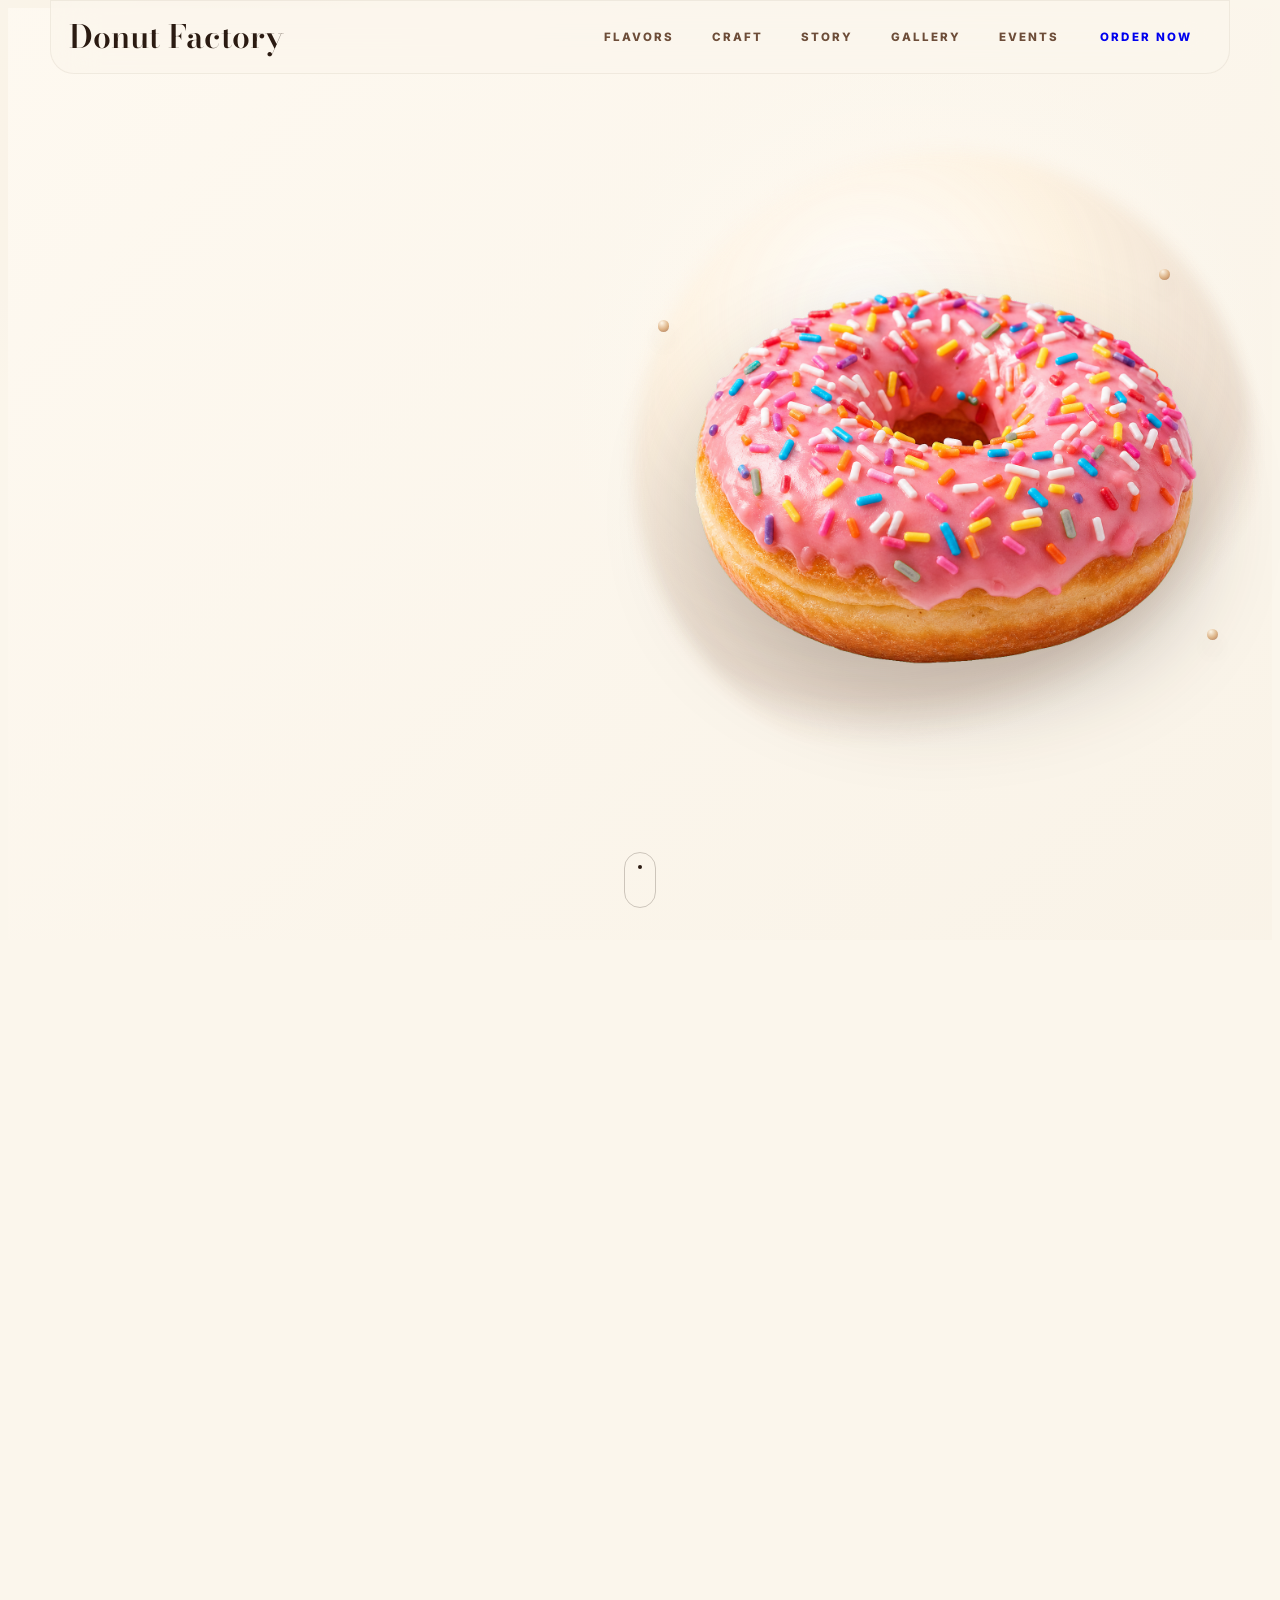
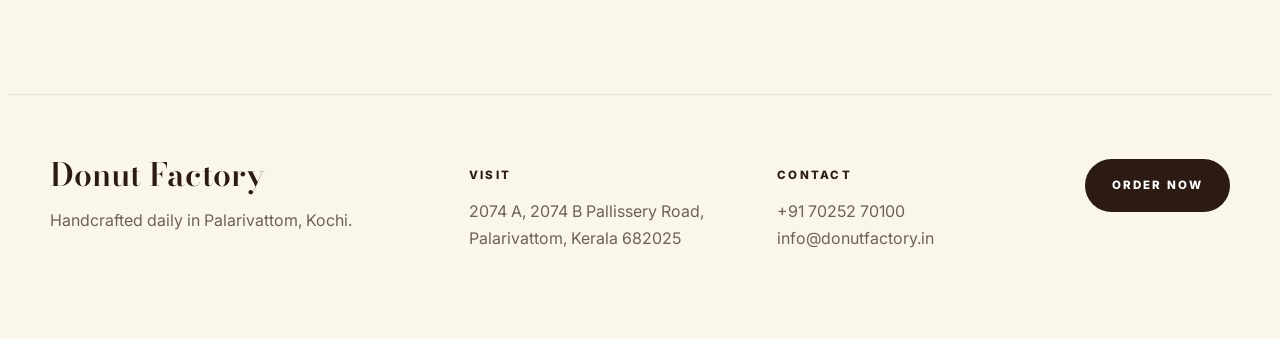
==== commit d0da2782: "Made visual changes" ====
--- a/index.html
+++ b/index.html
@@ -1,4 +1,4 @@
-﻿<!doctype html>
+<!doctype html>
 <html lang="en" class="scroll-smooth">
   <head>
     <meta charset="utf-8" />
@@ -34,18 +34,10 @@
           <p class="hero__text reveal">Freshly finished in small batches, glazed with restraint, and boxed for slow mornings, thoughtful gifts, and celebrations that deserve better dessert.</p>
           <div class="hero__actions reveal"><a class="btn btn--dark order-link" href="https://www.swiggy.com/city/kochi/donut-factory-eranakulam-circle-palarivattom-rest57934">Order on Swiggy</a><a class="text-link" href="#featured">Explore flavors</a></div>
         </div>
-        <div class="hero__media" data-parallax="0.18" aria-label="Large premium glazed donut illustration">
+        <div class="hero__media" data-parallax="0.18" aria-label="Large premium pink frosted donut with colorful sprinkles">
           <div class="hero__glow"></div>
           <div class="hero-donut" aria-hidden="true">
-            <div class="donut-base"></div>
-            <div class="donut-glaze"></div>
-            <div class="donut-hole"></div>
-            <span class="sprinkle sprinkle--one"></span>
-            <span class="sprinkle sprinkle--two"></span>
-            <span class="sprinkle sprinkle--three"></span>
-            <span class="glaze-drop glaze-drop--one"></span>
-            <span class="glaze-drop glaze-drop--two"></span>
-            <span class="glaze-drop glaze-drop--three"></span>
+            <img src="assets/images/hero-donut-premium.png" alt="" />
           </div>
           <span class="float-chip float-chip--one"></span>
           <span class="float-chip float-chip--two"></span>
--- a/css/styles.css
+++ b/css/styles.css
@@ -1,4 +1,4 @@
-﻿:root{--cream:#fbf6ec;--linen:#f1e5d4;--almond:#d8bf9d;--cacao:#2b1b12;--mocha:#6d4d39;--clay:#a47152;--porcelain:#fffaf2;--ease:cubic-bezier(.2,0,0,1)}*{box-sizing:border-box}html{background:var(--cream)}body{min-height:100vh;overflow-x:hidden}body.cursor-enabled,body.cursor-enabled *{cursor:none!important}img{display:block;max-width:100%}a,button{-webkit-tap-highlight-color:transparent}button:focus-visible,a:focus-visible{outline:2px solid var(--clay);outline-offset:4px}.skip-link{position:fixed;left:1rem;top:1rem;z-index:1000;transform:translateY(-150%);border-radius:999px;background:var(--cacao);color:white;padding:.75rem 1rem;transition:transform .24s ease}.skip-link:focus{transform:translateY(0)}#ambient-canvas{position:fixed;inset:0;z-index:-2;width:100%;height:100vh;opacity:.62;pointer-events:none}.loader{position:fixed;inset:0;z-index:999;display:grid;place-items:center;gap:1rem;background:var(--cream);color:var(--cacao);font:800 .7rem/1 Inter,sans-serif;letter-spacing:.28em;text-transform:uppercase;transition:opacity .7s var(--ease),visibility .7s var(--ease)}.loader.is-hidden{visibility:hidden;opacity:0}.loader__mark{width:3rem;aspect-ratio:1;border:.7rem solid var(--almond);border-top-color:var(--cacao);border-radius:50%;animation:spin 1.1s linear infinite}@keyframes spin{to{transform:rotate(360deg)}}.site-nav{position:fixed;top:0;left:50%;z-index:100;display:flex;width:min(100% - 2rem,1180px);min-height:74px;align-items:center;justify-content:space-between;transform:translateX(-50%);border:1px solid rgba(109,77,57,.08);border-radius:0 0 24px 24px;background:rgba(251,246,236,.74);padding:.9rem 1.1rem;backdrop-filter:blur(22px);transition:box-shadow .32s ease,background .32s ease}.site-nav.is-scrolled{background:rgba(255,250,242,.84);box-shadow:0 16px 40px rgba(43,27,18,.08)}.brand{font-family:'Bodoni Moda',Georgia,serif;font-size:clamp(1.3rem,3vw,2rem);font-weight:600;line-height:1;color:var(--cacao);text-decoration:none}.nav-toggle{display:grid;gap:.32rem;width:2.8rem;height:2.8rem;place-content:center;border:1px solid rgba(43,27,18,.12);border-radius:999px;background:rgba(255,250,242,.68)}.nav-toggle span:not(.sr-only){display:block;width:1rem;height:1px;background:var(--cacao);transition:transform .24s ease}.nav-toggle[aria-expanded=true] span:first-child{transform:translateY(3px) rotate(42deg)}.nav-toggle[aria-expanded=true] span:nth-child(2){transform:translateY(-3px) rotate(-42deg)}.nav-menu{position:absolute;top:calc(100% + .8rem);right:0;display:grid;min-width:min(22rem,calc(100vw - 2rem));gap:.25rem;border:1px solid rgba(109,77,57,.1);border-radius:24px;background:rgba(255,250,242,.94);padding:1rem;box-shadow:0 24px 70px rgba(43,27,18,.14);opacity:0;pointer-events:none;transform:translateY(-.6rem);transition:opacity .24s ease,transform .24s ease}.nav-menu.is-open{opacity:1;pointer-events:auto;transform:translateY(0)}.nav-menu a:not(.btn){border-radius:999px;color:var(--mocha);font-size:.72rem;font-weight:800;letter-spacing:.18em;padding:.9rem 1rem;text-decoration:none;text-transform:uppercase;transition:background .22s ease,color .22s ease}.nav-menu a:not(.btn):hover{background:rgba(216,191,157,.2);color:var(--cacao)}.section-pad{padding:clamp(5.5rem,10vw,9rem) max(1.25rem,calc((100% - 1180px)/2))}.hero{position:relative;display:grid;min-height:calc(100svh + 2rem);align-items:center;gap:3rem;padding-top:8rem}.hero__copy{position:relative;z-index:2;max-width:48rem}.eyebrow{margin-bottom:1.1rem;color:var(--clay);font-size:.72rem;font-weight:800;letter-spacing:.24em;text-transform:uppercase}.hero__title,.section-heading h2,.craft h2,.story h2,.events h2{font-family:'Bodoni Moda',Georgia,serif;font-weight:600;letter-spacing:0;line-height:.98}.hero__title{max-width:13ch;font-size:clamp(3.25rem,7vw,6.25rem)}.hero__text,.section-heading p,.story p,.events p,.feature-list p,.product-card p,.footer p{color:rgba(43,27,18,.68);line-height:1.65}.hero__text{max-width:38rem;margin-top:1rem;font-size:clamp(1rem,1.7vw,1.12rem)}.hero__actions,.events__actions{display:flex;flex-wrap:wrap;gap:1rem;align-items:center;margin-top:1.3rem}.btn{display:inline-flex;min-height:3.35rem;align-items:center;justify-content:center;border:1px solid transparent;border-radius:999px;padding:0 1.6rem;font-size:.72rem;font-weight:800;letter-spacing:.18em;text-decoration:none;text-transform:uppercase;transition:background .3s ease,color .3s ease,transform .3s ease,box-shadow .3s ease}.btn:hover{transform:translateY(-2px);box-shadow:0 18px 44px rgba(43,27,18,.18)}.btn--dark{background:var(--cacao);color:white}.btn--light{background:var(--porcelain);color:var(--cacao)}.btn--small{min-height:2.65rem;padding-inline:1.15rem}.text-link{color:var(--cacao);font-size:.78rem;font-weight:800;letter-spacing:.16em;text-decoration:none;text-transform:uppercase}.text-link:after{display:block;width:100%;height:1px;margin-top:.35rem;background:currentColor;content:"";transform-origin:left;transition:transform .3s ease}.text-link:hover:after{transform:scaleX(.45)}.text-link--light{color:var(--porcelain)}.hero__media{position:relative;min-height:min(78vw,40rem)}.scroll-indicator{position:absolute;bottom:2rem;left:50%;display:grid;width:2rem;height:3.5rem;place-items:start center;transform:translateX(-50%);border:1px solid rgba(43,27,18,.22);border-radius:999px}.scroll-indicator span{width:.28rem;height:.28rem;margin-top:.75rem;border-radius:50%;background:var(--cacao);animation:scrollDot 1.7s ease-in-out infinite}@keyframes scrollDot{50%{transform:translateY(1.15rem);opacity:.35}}.section-heading{max-width:45rem;margin-bottom:clamp(2.5rem,7vw,5rem)}.section-heading h2,.craft h2,.story h2,.events h2{font-size:clamp(2.6rem,7vw,5.9rem)}.section-heading p{max-width:35rem;margin-top:1rem}.product-grid{display:grid;grid-template-columns:1fr;gap:1.1rem}.product-card{border:1px solid rgba(109,77,57,.1);border-radius:8px;background:rgba(255,250,242,.58);overflow:hidden;transition:transform .36s var(--ease),box-shadow .36s var(--ease),background .36s ease}.product-card:hover{background:rgba(255,250,242,.9);box-shadow:0 24px 70px rgba(43,27,18,.12);transform:translateY(-.45rem)}.product-card figure{aspect-ratio:4/5;overflow:hidden}.product-card img,.gallery-grid img,.craft__image img{width:100%;height:100%;object-fit:cover;transition:transform .9s var(--ease),filter .9s var(--ease)}.product-card:hover img,.gallery-grid img:hover,.craft__image:hover img{transform:scale(1.055)}.product-card__body{display:grid;min-height:15rem;align-content:space-between;gap:2rem;padding:1.2rem}.product-card h3,.feature-list h3{font-family:'Bodoni Moda',Georgia,serif;font-size:1.8rem}.product-card p{margin-top:.5rem;font-size:.94rem}.product-card__meta{display:flex;align-items:center;justify-content:space-between}.product-card__meta span{font-family:'Bodoni Moda',Georgia,serif;font-size:1.45rem;font-weight:600}.add-button{display:inline-grid;width:3rem;height:3rem;place-items:center;border:1px solid rgba(43,27,18,.16);border-radius:50%;background:var(--cacao);color:white;font-size:1.45rem;line-height:1;transition:transform .22s ease,background .22s ease}.add-button:hover{background:var(--clay);transform:rotate(90deg) scale(1.05)}.craft{display:grid;gap:3rem;align-items:center}.craft__image{aspect-ratio:4/5;border-radius:8px;box-shadow:0 28px 90px rgba(43,27,18,.12);overflow:hidden}.craft__copy{max-width:43rem}.feature-list{display:grid;gap:2rem;margin-top:2.5rem}.feature-list article{display:grid;grid-template-columns:3rem 1fr;gap:1rem;padding-top:1.3rem;border-top:1px solid rgba(109,77,57,.14)}.feature-list span{color:var(--clay);font-size:.76rem;font-weight:800;letter-spacing:.18em}.story__inner{max-width:65rem;margin-inline:auto;text-align:center}.story p{max-width:48rem;margin:1.5rem auto 0;font-size:clamp(1rem,2vw,1.18rem)}.gallery-grid{display:grid;gap:1rem}.gallery-grid img{min-height:22rem;border-radius:8px;object-fit:cover;box-shadow:0 18px 60px rgba(43,27,18,.08)}.quote-grid{display:grid;gap:1rem}.quote-grid blockquote{border:1px solid rgba(109,77,57,.1);border-radius:8px;background:rgba(255,250,242,.64);padding:clamp(1.4rem,5vw,2.5rem)}.quote-grid p{font-family:'Bodoni Moda',Georgia,serif;font-size:clamp(1.55rem,3vw,2.2rem);line-height:1.2}.quote-grid cite{display:block;margin-top:1.5rem;color:var(--clay);font-size:.72rem;font-style:normal;font-weight:800;letter-spacing:.2em;text-transform:uppercase}.events__panel{border-radius:8px;background:linear-gradient(90deg,rgba(43,27,18,.9),rgba(43,27,18,.6)),url('https://images.unsplash.com/photo-1555396273-367ea4eb4db5?auto=format&fit=crop&w=1600&q=82') center/cover;color:var(--porcelain);padding:clamp(2rem,7vw,5rem);box-shadow:0 28px 90px rgba(43,27,18,.16)}.events p{max-width:36rem;margin-top:1.2rem;color:rgba(255,250,242,.74)}.footer{display:grid;gap:2rem;align-items:start;border-top:1px solid rgba(109,77,57,.12);padding:4rem max(1.25rem,calc((100% - 1180px)/2))}.footer h2{margin-bottom:.75rem;font-size:.72rem;font-weight:800;letter-spacing:.2em;text-transform:uppercase}.footer a:not(.btn){color:inherit;text-decoration:none}#toast{position:fixed;left:50%;bottom:2rem;z-index:900;border:1px solid rgba(109,77,57,.1);border-radius:999px;background:rgba(255,250,242,.9);box-shadow:0 18px 50px rgba(43,27,18,.14);color:var(--cacao);font-size:.75rem;font-weight:800;letter-spacing:.16em;opacity:0;padding:.9rem 1.15rem;pointer-events:none;text-transform:uppercase;transform:translate(-50%,1rem);transition:opacity .26s ease,transform .26s ease}#toast.is-visible{opacity:1;transform:translate(-50%,0)}#donut-cursor{position:fixed;top:0;left:0;z-index:10000;width:42px;height:42px;opacity:0;pointer-events:none;transform:translate3d(-100px,-100px,0);transition:opacity .22s ease;will-change:transform}body.cursor-enabled #donut-cursor{opacity:1}#donut-cursor svg{width:100%;height:100%;filter:drop-shadow(0 9px 12px rgba(43,27,18,.24));overflow:visible}#donut-cursor .cursor-bite-click{opacity:0;transform-origin:center}#donut-cursor.is-hovering svg{transform:scale(1.22)}#donut-cursor.is-clicking .cursor-bite-click{opacity:1}.crumb{position:fixed;z-index:9999;width:5px;height:5px;border-radius:50%;background:#c28b5a;pointer-events:none}.reveal{opacity:0;transform:translateY(32px)}@media (min-width:720px){.nav-toggle{display:none}.nav-menu{position:static;display:flex;min-width:0;align-items:center;gap:.35rem;border:0;background:transparent;box-shadow:none;opacity:1;padding:0;pointer-events:auto;transform:none}.hero{grid-template-columns:.9fr 1fr}.product-grid{grid-template-columns:repeat(2,minmax(0,1fr))}.gallery-grid{grid-template-columns:1.15fr .85fr}.gallery-grid img:first-child{grid-row:span 2}.quote-grid,.footer{grid-template-columns:repeat(3,minmax(0,1fr))}}@media (min-width:1024px){.product-grid{grid-template-columns:repeat(4,minmax(0,1fr))}.craft{grid-template-columns:.9fr 1fr}.footer{grid-template-columns:1.4fr 1fr 1fr auto}}@media (max-width:719px){.hero__title{max-width:9ch}.hero__media{order:-1;min-height:18rem}.scroll-indicator{display:none}}@media (prefers-reduced-motion:reduce){*,*:before,*:after{animation-duration:.001ms!important;animation-iteration-count:1!important;scroll-behavior:auto!important;transition-duration:.001ms!important}.reveal{opacity:1;transform:none}#donut-cursor{display:none}}
+:root{--cream:#fbf6ec;--linen:#f1e5d4;--almond:#d8bf9d;--cacao:#2b1b12;--mocha:#6d4d39;--clay:#a47152;--porcelain:#fffaf2;--ease:cubic-bezier(.2,0,0,1)}*{box-sizing:border-box}html{background:var(--cream)}body{min-height:100vh;overflow-x:hidden}body.cursor-enabled,body.cursor-enabled *{cursor:none!important}img{display:block;max-width:100%}a,button{-webkit-tap-highlight-color:transparent}button:focus-visible,a:focus-visible{outline:2px solid var(--clay);outline-offset:4px}.skip-link{position:fixed;left:1rem;top:1rem;z-index:1000;transform:translateY(-150%);border-radius:999px;background:var(--cacao);color:white;padding:.75rem 1rem;transition:transform .24s ease}.skip-link:focus{transform:translateY(0)}#ambient-canvas{position:fixed;inset:0;z-index:-2;width:100%;height:100vh;opacity:.62;pointer-events:none}.loader{position:fixed;inset:0;z-index:999;display:grid;place-items:center;gap:1rem;background:var(--cream);color:var(--cacao);font:800 .7rem/1 Inter,sans-serif;letter-spacing:.28em;text-transform:uppercase;transition:opacity .7s var(--ease),visibility .7s var(--ease)}.loader.is-hidden{visibility:hidden;opacity:0}.loader__mark{width:3rem;aspect-ratio:1;border:.7rem solid var(--almond);border-top-color:var(--cacao);border-radius:50%;animation:spin 1.1s linear infinite}@keyframes spin{to{transform:rotate(360deg)}}.site-nav{position:fixed;top:0;left:50%;z-index:100;display:flex;width:min(100% - 2rem,1180px);min-height:74px;align-items:center;justify-content:space-between;transform:translateX(-50%);border:1px solid rgba(109,77,57,.08);border-radius:0 0 24px 24px;background:rgba(251,246,236,.74);padding:.9rem 1.1rem;backdrop-filter:blur(22px);transition:box-shadow .32s ease,background .32s ease}.site-nav.is-scrolled{background:rgba(255,250,242,.84);box-shadow:0 16px 40px rgba(43,27,18,.08)}.brand{font-family:'Bodoni Moda',Georgia,serif;font-size:clamp(1.3rem,3vw,2rem);font-weight:600;line-height:1;color:var(--cacao);text-decoration:none}.nav-toggle{display:grid;gap:.32rem;width:2.8rem;height:2.8rem;place-content:center;border:1px solid rgba(43,27,18,.12);border-radius:999px;background:rgba(255,250,242,.68)}.nav-toggle span:not(.sr-only){display:block;width:1rem;height:1px;background:var(--cacao);transition:transform .24s ease}.nav-toggle[aria-expanded=true] span:first-child{transform:translateY(3px) rotate(42deg)}.nav-toggle[aria-expanded=true] span:nth-child(2){transform:translateY(-3px) rotate(-42deg)}.nav-menu{position:absolute;top:calc(100% + .8rem);right:0;display:grid;min-width:min(22rem,calc(100vw - 2rem));gap:.25rem;border:1px solid rgba(109,77,57,.1);border-radius:24px;background:rgba(255,250,242,.94);padding:1rem;box-shadow:0 24px 70px rgba(43,27,18,.14);opacity:0;pointer-events:none;transform:translateY(-.6rem);transition:opacity .24s ease,transform .24s ease}.nav-menu.is-open{opacity:1;pointer-events:auto;transform:translateY(0)}.nav-menu a:not(.btn){border-radius:999px;color:var(--mocha);font-size:.72rem;font-weight:800;letter-spacing:.18em;padding:.9rem 1rem;text-decoration:none;text-transform:uppercase;transition:background .22s ease,color .22s ease}.nav-menu a:not(.btn):hover{background:rgba(216,191,157,.2);color:var(--cacao)}.section-pad{padding:clamp(5.5rem,10vw,9rem) max(1.25rem,calc((100% - 1180px)/2))}.hero{position:relative;display:grid;min-height:calc(100svh + 2rem);align-items:center;gap:3rem;padding-top:8rem}.hero__copy{position:relative;z-index:2;max-width:48rem}.eyebrow{margin-bottom:1.1rem;color:var(--clay);font-size:.72rem;font-weight:800;letter-spacing:.24em;text-transform:uppercase}.hero__title,.section-heading h2,.craft h2,.story h2,.events h2{font-family:'Bodoni Moda',Georgia,serif;font-weight:600;letter-spacing:0;line-height:.98}.hero__title{max-width:13ch;font-size:clamp(3.25rem,7vw,6.25rem)}.hero__text,.section-heading p,.story p,.events p,.feature-list p,.product-card p,.footer p{color:rgba(43,27,18,.68);line-height:1.65}.hero__text{max-width:38rem;margin-top:1rem;font-size:clamp(1rem,1.7vw,1.12rem)}.hero__actions,.events__actions{display:flex;flex-wrap:wrap;gap:1rem;align-items:center;margin-top:1.3rem}.btn{display:inline-flex;min-height:3.35rem;align-items:center;justify-content:center;border:1px solid transparent;border-radius:999px;padding:0 1.6rem;font-size:.72rem;font-weight:800;letter-spacing:.18em;text-decoration:none;text-transform:uppercase;transition:background .3s ease,color .3s ease,transform .3s ease,box-shadow .3s ease}.btn:hover{transform:translateY(-2px);box-shadow:0 18px 44px rgba(43,27,18,.18)}.btn--dark{background:var(--cacao);color:white}.btn--light{background:var(--porcelain);color:var(--cacao)}.btn--small{min-height:2.65rem;padding-inline:1.15rem}.text-link{color:var(--cacao);font-size:.78rem;font-weight:800;letter-spacing:.16em;text-decoration:none;text-transform:uppercase}.text-link:after{display:block;width:100%;height:1px;margin-top:.35rem;background:currentColor;content:"";transform-origin:left;transition:transform .3s ease}.text-link:hover:after{transform:scaleX(.45)}.text-link--light{color:var(--porcelain)}.hero__media{position:relative;min-height:min(78vw,40rem)}.scroll-indicator{position:absolute;bottom:2rem;left:50%;display:grid;width:2rem;height:3.5rem;place-items:start center;transform:translateX(-50%);border:1px solid rgba(43,27,18,.22);border-radius:999px}.scroll-indicator span{width:.28rem;height:.28rem;margin-top:.75rem;border-radius:50%;background:var(--cacao);animation:scrollDot 1.7s ease-in-out infinite}@keyframes scrollDot{50%{transform:translateY(1.15rem);opacity:.35}}.section-heading{max-width:45rem;margin-bottom:clamp(2.5rem,7vw,5rem)}.section-heading h2,.craft h2,.story h2,.events h2{font-size:clamp(2.6rem,7vw,5.9rem)}.section-heading p{max-width:35rem;margin-top:1rem}.product-grid{display:grid;grid-template-columns:1fr;gap:1.1rem}.product-card{border:1px solid rgba(109,77,57,.1);border-radius:8px;background:rgba(255,250,242,.58);overflow:hidden;transition:transform .36s var(--ease),box-shadow .36s var(--ease),background .36s ease}.product-card:hover{background:rgba(255,250,242,.9);box-shadow:0 24px 70px rgba(43,27,18,.12);transform:translateY(-.45rem)}.product-card figure{aspect-ratio:4/5;overflow:hidden}.product-card img,.gallery-grid img,.craft__image img{width:100%;height:100%;object-fit:cover;transition:transform .9s var(--ease),filter .9s var(--ease)}.product-card:hover img,.gallery-grid img:hover,.craft__image:hover img{transform:scale(1.055)}.product-card__body{display:grid;min-height:15rem;align-content:space-between;gap:2rem;padding:1.2rem}.product-card h3,.feature-list h3{font-family:'Bodoni Moda',Georgia,serif;font-size:1.8rem}.product-card p{margin-top:.5rem;font-size:.94rem}.product-card__meta{display:flex;align-items:center;justify-content:space-between}.product-card__meta span{font-family:'Bodoni Moda',Georgia,serif;font-size:1.45rem;font-weight:600}.add-button{display:inline-grid;width:3rem;height:3rem;place-items:center;border:1px solid rgba(43,27,18,.16);border-radius:50%;background:var(--cacao);color:white;font-size:1.45rem;line-height:1;transition:transform .22s ease,background .22s ease}.add-button:hover{background:var(--clay);transform:rotate(90deg) scale(1.05)}.craft{display:grid;gap:3rem;align-items:center}.craft__image{aspect-ratio:4/5;border-radius:8px;box-shadow:0 28px 90px rgba(43,27,18,.12);overflow:hidden}.craft__copy{max-width:43rem}.feature-list{display:grid;gap:2rem;margin-top:2.5rem}.feature-list article{display:grid;grid-template-columns:3rem 1fr;gap:1rem;padding-top:1.3rem;border-top:1px solid rgba(109,77,57,.14)}.feature-list span{color:var(--clay);font-size:.76rem;font-weight:800;letter-spacing:.18em}.story__inner{max-width:65rem;margin-inline:auto;text-align:center}.story p{max-width:48rem;margin:1.5rem auto 0;font-size:clamp(1rem,2vw,1.18rem)}.gallery-grid{display:grid;gap:1rem}.gallery-grid img{min-height:22rem;border-radius:8px;object-fit:cover;box-shadow:0 18px 60px rgba(43,27,18,.08)}.quote-grid{display:grid;gap:1rem}.quote-grid blockquote{border:1px solid rgba(109,77,57,.1);border-radius:8px;background:rgba(255,250,242,.64);padding:clamp(1.4rem,5vw,2.5rem)}.quote-grid p{font-family:'Bodoni Moda',Georgia,serif;font-size:clamp(1.55rem,3vw,2.2rem);line-height:1.2}.quote-grid cite{display:block;margin-top:1.5rem;color:var(--clay);font-size:.72rem;font-style:normal;font-weight:800;letter-spacing:.2em;text-transform:uppercase}.events__panel{border-radius:8px;background:linear-gradient(90deg,rgba(43,27,18,.9),rgba(43,27,18,.6)),url('https://images.unsplash.com/photo-1555396273-367ea4eb4db5?auto=format&fit=crop&w=1600&q=82') center/cover;color:var(--porcelain);padding:clamp(2rem,7vw,5rem);box-shadow:0 28px 90px rgba(43,27,18,.16)}.events p{max-width:36rem;margin-top:1.2rem;color:rgba(255,250,242,.74)}.footer{display:grid;gap:2rem;align-items:start;border-top:1px solid rgba(109,77,57,.12);padding:4rem max(1.25rem,calc((100% - 1180px)/2))}.footer h2{margin-bottom:.75rem;font-size:.72rem;font-weight:800;letter-spacing:.2em;text-transform:uppercase}.footer a:not(.btn){color:inherit;text-decoration:none}#toast{position:fixed;left:50%;bottom:2rem;z-index:900;border:1px solid rgba(109,77,57,.1);border-radius:999px;background:rgba(255,250,242,.9);box-shadow:0 18px 50px rgba(43,27,18,.14);color:var(--cacao);font-size:.75rem;font-weight:800;letter-spacing:.16em;opacity:0;padding:.9rem 1.15rem;pointer-events:none;text-transform:uppercase;transform:translate(-50%,1rem);transition:opacity .26s ease,transform .26s ease}#toast.is-visible{opacity:1;transform:translate(-50%,0)}#donut-cursor{position:fixed;top:0;left:0;z-index:10000;width:42px;height:42px;opacity:0;pointer-events:none;transform:translate3d(-100px,-100px,0);transition:opacity .22s ease;will-change:transform}body.cursor-enabled #donut-cursor{opacity:1}#donut-cursor svg{width:100%;height:100%;filter:drop-shadow(0 9px 12px rgba(43,27,18,.24));overflow:visible}#donut-cursor .cursor-bite-click{opacity:0;transform-origin:center}#donut-cursor.is-hovering svg{transform:scale(1.22)}#donut-cursor.is-clicking .cursor-bite-click{opacity:1}.crumb{position:fixed;z-index:9999;width:5px;height:5px;border-radius:50%;background:#c28b5a;pointer-events:none}.reveal{opacity:0;transform:translateY(32px)}@media (min-width:720px){.nav-toggle{display:none}.nav-menu{position:static;display:flex;min-width:0;align-items:center;gap:.35rem;border:0;background:transparent;box-shadow:none;opacity:1;padding:0;pointer-events:auto;transform:none}.hero{grid-template-columns:.9fr 1fr}.product-grid{grid-template-columns:repeat(2,minmax(0,1fr))}.gallery-grid{grid-template-columns:1.15fr .85fr}.gallery-grid img:first-child{grid-row:span 2}.quote-grid,.footer{grid-template-columns:repeat(3,minmax(0,1fr))}}@media (min-width:1024px){.product-grid{grid-template-columns:repeat(4,minmax(0,1fr))}.craft{grid-template-columns:.9fr 1fr}.footer{grid-template-columns:1.4fr 1fr 1fr auto}}@media (max-width:719px){.hero__title{max-width:9ch}.hero__media{order:-1;min-height:18rem}.scroll-indicator{display:none}}@media (prefers-reduced-motion:reduce){*,*:before,*:after{animation-duration:.001ms!important;animation-iteration-count:1!important;scroll-behavior:auto!important;transition-duration:.001ms!important}.reveal{opacity:1;transform:none}#donut-cursor{display:none}}
 
 
 .hero__copy,.hero__media,.craft__copy,.section-heading,.story__inner,.events__panel{min-width:0}.hero__title,.section-heading h2,.craft h2,.story h2,.events h2{overflow-wrap:normal}
@@ -46,85 +46,24 @@
 
 .hero-donut {
   position: relative;
-  width: min(76vw, 34.5rem);
-  aspect-ratio: 1;
-  border-radius: 50%;
-  transform-style: preserve-3d;
-  animation: heroDonutFloat 7.5s ease-in-out infinite;
-  filter: drop-shadow(0 36px 42px rgba(43, 27, 18, 0.22));
+  width: min(82vw, 39rem);
+  aspect-ratio: 3 / 2;
+  animation: heroDonutFloat 9s ease-in-out infinite;
+  filter: drop-shadow(0 38px 44px rgba(43, 27, 18, 0.24));
   will-change: transform;
 }
 
-.donut-base,
-.donut-glaze,
-.donut-hole {
-  position: absolute;
-  border-radius: 50%;
+.hero-donut img {
+  width: 100%;
+  height: 100%;
+  object-fit: contain;
 }
 
-.donut-base {
-  inset: 0;
-  background:
-    radial-gradient(circle at 34% 24%, #ffe2ac 0 10%, #e3a15f 35%, #b96b38 63%, #7e4527 100%);
-  box-shadow:
-    inset 24px 34px 46px rgba(255, 240, 208, 0.72),
-    inset -38px -48px 62px rgba(80, 39, 18, 0.36),
-    0 30px 70px rgba(43, 27, 18, 0.2);
-}
-
-.donut-glaze {
-  inset: 8.5%;
-  background:
-    radial-gradient(circle at 34% 24%, #fff2e7 0 12%, #efc0ae 31%, #c07a5e 62%, #91553f 100%);
-  clip-path: polygon(8% 26%, 19% 13%, 38% 7%, 59% 10%, 79% 22%, 91% 40%, 85% 59%, 70% 54%, 57% 66%, 43% 57%, 28% 68%, 16% 56%, 8% 43%);
-  box-shadow: inset 16px 18px 28px rgba(255, 255, 255, 0.36), inset -18px -26px 34px rgba(96, 43, 26, 0.24);
-  transform: translateZ(34px);
-}
-
-.donut-hole {
-  inset: 34%;
-  background:
-    radial-gradient(circle at 48% 45%, rgba(65, 31, 17, 0.78) 0 25%, #fbf6ec 27% 43%, #d09358 45% 67%, #7c4326 100%);
-  box-shadow:
-    inset 10px 14px 22px rgba(44, 18, 8, 0.48),
-    0 0 0 1.1rem rgba(251, 246, 236, 0.74),
-    0 14px 30px rgba(43, 27, 18, 0.18);
-  transform: translateZ(48px);
-}
-
-.sprinkle,
-.glaze-drop,
 .float-chip {
   position: absolute;
   display: block;
   pointer-events: none;
 }
-
-.sprinkle {
-  width: 2.2rem;
-  height: 0.34rem;
-  border-radius: 999px;
-  background: linear-gradient(90deg, #fff7e8, #d9ab73);
-  box-shadow: 0 4px 9px rgba(43, 27, 18, 0.12);
-  transform: translateZ(74px) rotate(var(--r));
-}
-
-.sprinkle--one { left: 26%; top: 23%; --r: -22deg; }
-.sprinkle--two { right: 24%; top: 32%; --r: 31deg; }
-.sprinkle--three { left: 31%; bottom: 27%; --r: 18deg; }
-
-.glaze-drop {
-  width: 1.1rem;
-  height: 2.7rem;
-  border-radius: 999px;
-  background: linear-gradient(#efc0ae, #b66d53);
-  transform: translateZ(58px);
-  filter: drop-shadow(0 8px 9px rgba(43, 27, 18, 0.18));
-}
-
-.glaze-drop--one { left: 19%; top: 42%; rotate: 10deg; }
-.glaze-drop--two { right: 18%; top: 44%; rotate: -12deg; height: 2.25rem; }
-.glaze-drop--three { left: 47%; bottom: 17%; rotate: 3deg; height: 2rem; }
 
 .float-chip {
   width: clamp(0.45rem, 1vw, 0.7rem);
@@ -141,8 +80,8 @@
 .float-chip--three { right: 2%; bottom: 24%; animation-delay: -4s; }
 
 @keyframes heroDonutFloat {
-  0%, 100% { transform: rotateX(7deg) rotateY(-13deg) rotateZ(-5deg) translate3d(0, 0, 0); }
-  50% { transform: rotateX(3deg) rotateY(-7deg) rotateZ(4deg) translate3d(0, -1.15rem, 0); }
+  0%, 100% { transform: rotate(-3deg) translate3d(0, 0, 0); }
+  50% { transform: rotate(4deg) translate3d(0, -1.15rem, 0); }
 }
 
 @keyframes floatChip {
@@ -188,21 +127,12 @@
 body.cursor-enabled #donut-cursor.is-visible { opacity: 1; }
 #donut-cursor svg { transition: transform 180ms ease; }
 #donut-cursor.is-hovering svg { transform: scale(1.1); }
-#donut-cursor .cursor-bite-click { opacity: 0; transition: opacity 80ms ease; }
-#donut-cursor.is-clicking .cursor-bite-click { opacity: 1; }
+#donut-cursor .cursor-bite-click { display: none; opacity: 1; }
+#donut-cursor.is-clicking .cursor-bite-click { display: block; }
 
 @media (max-width: 719px) {
-  .hero {
-    gap: 1.25rem;
-    padding-top: 6.5rem;
-  }
-
   .hero-donut {
-    width: min(74vw, 20rem);
-  }
-
-  .hero__media {
-    min-height: 19rem;
+    width: min(88vw, 25rem);
   }
 }
 
